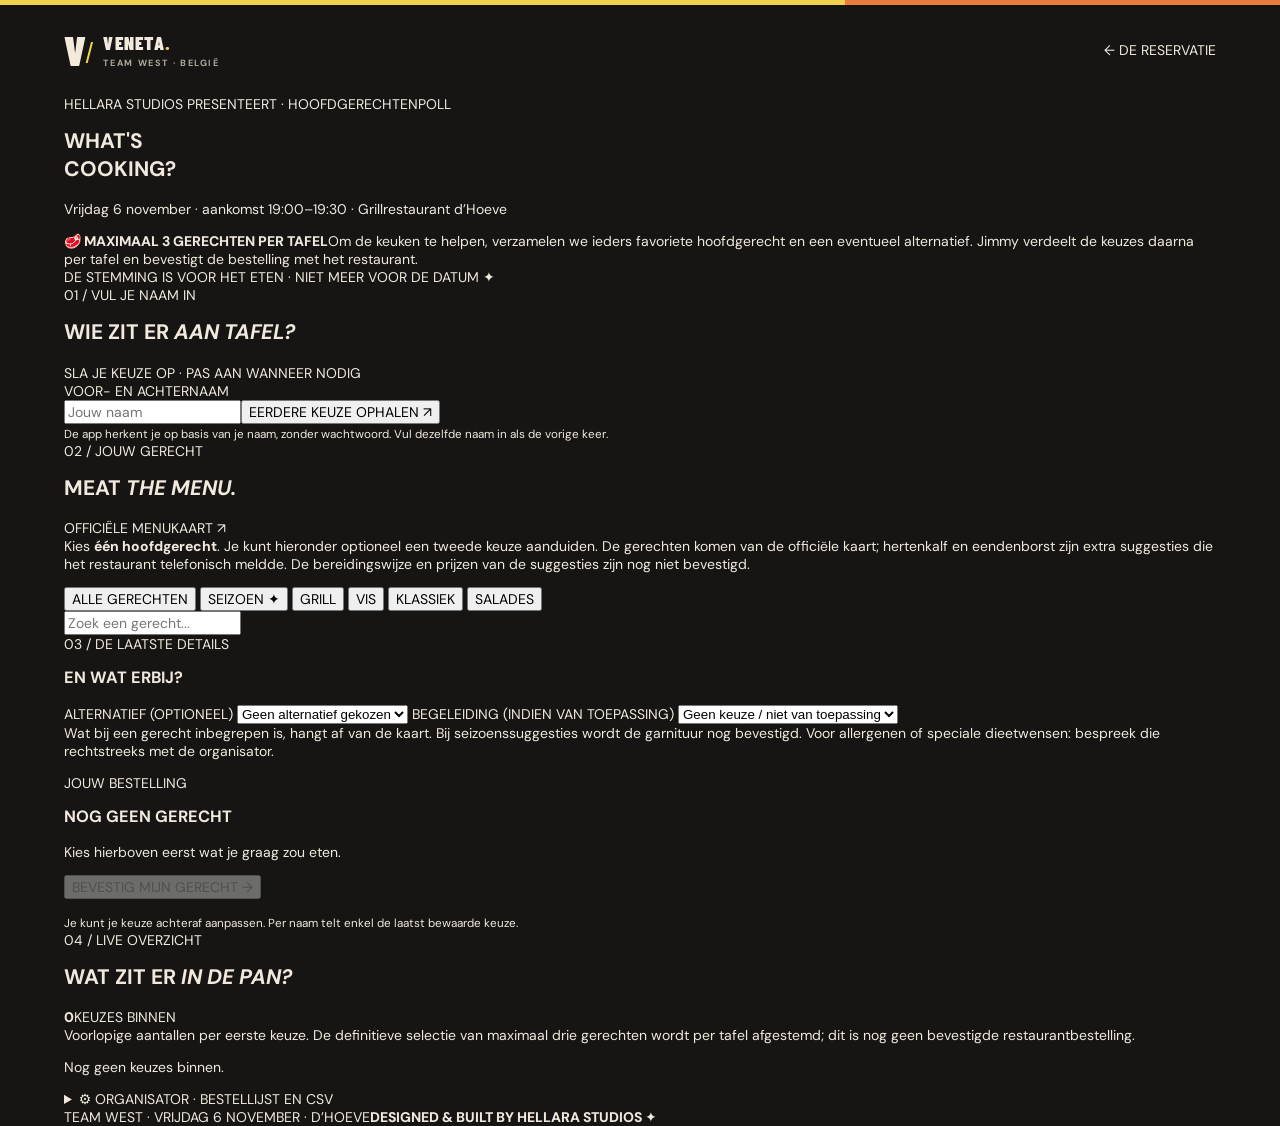
==== menu.html @ 3cdb33ff "Add Team West meal choice page with complete menu and organizer view" ====
<!doctype html>
<html lang="nl-BE">
<head>
  <meta charset="utf-8">
  <meta name="viewport" content="width=device-width,initial-scale=1">
  <meta name="theme-color" content="#161514">
  <meta name="description" content="Team West aan de Grill — kies je hoofdgerecht voor vrijdag 6 november bij d’Hoeve.">
  <title>Wat ligt er op jouw bord? · Team West aan de Grill</title>
  <meta property="og:title" content="Team West aan de Grill — kies jouw gerecht 🥩">
  <meta property="og:description" content="Welke hoofdschotel wil jij vrijdag 6 november bij d’Hoeve? Laat je keuze weten!">
  <link rel="preconnect" href="https://fonts.googleapis.com">
  <link rel="preconnect" href="https://fonts.gstatic.com" crossorigin>
  <link href="https://fonts.googleapis.com/css2?family=Barlow+Condensed:wght@400;600;700;800;900&family=DM+Sans:wght@400;500;600;700;800&display=swap" rel="stylesheet">
  <link rel="stylesheet" href="./styles.css">
  <link rel="stylesheet" href="./menu.css">
  <script src="./menu.js" defer></script>
</head>
<body class="meal-page">
  <div class="top-strip"></div>
  <header class="site-header container meal-header">
    <a class="brand-lockup" href="./index.html" aria-label="Terug naar de reservatie">
      <span class="brand-mark">V<span class="brand-slash">/</span></span>
      <span class="brand-copy"><strong>VENETA<span class="dot">.</span></strong><small>TEAM WEST · BELGIË</small></span>
    </a>
    <a href="./index.html" class="meal-back">← DE RESERVATIE</a>
  </header>
  <main>
    <section class="meal-hero">
      <div class="container meal-hero-inside">
        <p class="meal-kicker">HELLARA STUDIOS PRESENTEERT · HOOFDGERECHTENPOLL</p>
        <h1>WHAT'S<br><span>COOKING<span class="meal-point">?</span></span></h1>
        <p class="meal-sub">Vrijdag 6 november · aankomst 19:00–19:30 · Grillrestaurant d’Hoeve</p>
        <div class="meal-alert"><strong>🥩 MAXIMAAL 3 GERECHTEN PER TAFEL</strong><span>Om de keuken te helpen, verzamelen we ieders favoriete hoofdgerecht en een eventueel alternatief. Jimmy verdeelt de keuzes daarna per tafel en bevestigt de bestelling met het restaurant.</span></div>
        <div class="meal-hero-tail">DE STEMMING IS VOOR HET ETEN · NIET MEER VOOR DE DATUM ✦</div>
      </div>
    </section>
    <section class="container meal-wrap" id="bestellen">
      <div class="meal-section-heading"><div><p class="meal-overline">01 / VUL JE NAAM IN</p><h2>WIE ZIT ER <em>AAN TAFEL?</em></h2></div><span class="meal-tiny">SLA JE KEUZE OP · PAS AAN WANNEER NODIG</span></div>
      <div class="meal-name-box">
        <label for="meal-name">VOOR- EN ACHTERNAAM</label>
        <div class="meal-name-row"><input id="meal-name" maxlength="60" autocomplete="name" placeholder="Jouw naam" aria-describedby="meal-name-help"><button type="button" id="meal-load">EERDERE KEUZE OPHALEN ↗</button></div>
        <small id="meal-name-help">De app herkent je op basis van je naam, zonder wachtwoord. Vul dezelfde naam in als de vorige keer.</small>
      </div>
      <div class="meal-section-heading meal-gap"><div><p class="meal-overline">02 / JOUW GERECHT</p><h2>MEAT <em>THE MENU.</em></h2></div><a target="_blank" rel="noopener noreferrer" href="https://grill-dhoeve.be/a-la-carte/" class="meal-menu-link">OFFICIËLE MENUKAART ↗</a></div>
      <p class="meal-intro">Kies <strong>één hoofdgerecht</strong>. Je kunt hieronder optioneel een tweede keuze aanduiden. De gerechten komen van de officiële kaart; hertenkalf en eendenborst zijn extra suggesties die het restaurant telefonisch meldde. De bereidingswijze en prijzen van de suggesties zijn nog niet bevestigd.</p>
      <div class="meal-filter-row">
        <div class="meal-tabs" id="meal-tabs" role="group" aria-label="Filter gerechten">
          <button type="button" data-category="all" class="active">ALLE GERECHTEN</button>
          <button type="button" data-category="suggestie">SEIZOEN ✦</button>
          <button type="button" data-category="grill">GRILL</button>
          <button type="button" data-category="vis">VIS</button>
          <button type="button" data-category="klassiek">KLASSIEK</button>
          <button type="button" data-category="salade">SALADES</button>
        </div>
        <input id="meal-search" type="search" placeholder="Zoek een gerecht..." aria-label="Gerechten zoeken">
      </div>
      <div class="meal-cards" id="meal-cards" role="radiogroup" aria-label="Kies je favoriete hoofdgerecht"></div>
      <div class="meal-choice-layout">
        <div class="meal-choice-box">
          <p class="meal-overline">03 / DE LAATSTE DETAILS</p>
          <h3>EN WAT ERBIJ?</h3>
          <label for="meal-alternative">ALTERNATIEF (OPTIONEEL)</label>
          <select id="meal-alternative"><option value="">Geen alternatief gekozen</option></select>
          <label for="meal-side">BEGELEIDING (INDIEN VAN TOEPASSING)</label>
          <select id="meal-side"><option value="">Geen keuze / niet van toepassing</option><option value="frietjes">Frietjes</option><option value="aardappel">Aardappel in de pel</option><option value="brood">Brood</option><option value="geen_voorkeur">Geen voorkeur</option></select>
          <p class="meal-helper">Wat bij een gerecht inbegrepen is, hangt af van de kaart. Bij seizoenssuggesties wordt de garnituur nog bevestigd. Voor allergenen of speciale dieetwensen: bespreek die rechtstreeks met de organisator.</p>
        </div>
        <div class="meal-save-box">
          <p class="meal-overline">JOUW BESTELLING</p>
          <h3 id="meal-selected-title">NOG GEEN GERECHT</h3>
          <p id="meal-selected-description">Kies hierboven eerst wat je graag zou eten.</p>
          <button id="meal-save" type="button" class="meal-save" disabled>BEVESTIG MIJN GERECHT <span>→</span></button>
          <p role="status" aria-live="polite" id="meal-message"></p>
          <small>Je kunt je keuze achteraf aanpassen. Per naam telt enkel de laatst bewaarde keuze.</small>
        </div>
      </div>
    </section>
    <section class="meal-stats-section">
      <div class="container">
        <div class="meal-section-heading"><div><p class="meal-overline">04 / LIVE OVERZICHT</p><h2>WAT ZIT ER <em>IN DE PAN?</em></h2></div><div class="meal-vote-badge"><strong id="meal-total">0</strong><span>KEUZES BINNEN</span></div></div>
        <p class="meal-intro">Voorlopige aantallen per eerste keuze. De definitieve selectie van maximaal drie gerechten wordt per tafel afgestemd; dit is nog geen bevestigde restaurantbestelling.</p>
        <div id="meal-stats" class="meal-stats"><p>Nog geen keuzes binnen.</p></div>
      </div>
    </section>
    <section class="container meal-admin-area">
      <details id="meal-admin-details">
        <summary>⚙ ORGANISATOR · BESTELLIJST EN CSV</summary>
        <div class="meal-admin-inside">
          <p>Alleen voor de organisator. Vul je persoonlijke beheercode in om alle namen, hoofdgerechten, alternatieven en bijgerechten te bekijken of te downloaden.</p>
          <div class="meal-name-row"><input type="password" id="meal-admin-code" placeholder="Beheercode" autocomplete="off"><button type="button" id="meal-admin-open">TOON BESTELLIJST</button></div>
          <p id="meal-admin-status" role="status"></p>
          <div id="meal-admin-results" hidden><div class="meal-admin-actions"><button type="button" id="meal-download">↓ DOWNLOAD CSV VOOR RESTAURANT</button><span id="meal-admin-count"></span></div><div id="meal-admin-table-wrap" class="meal-admin-table-wrap"></div></div>
        </div>
      </details>
    </section>
  </main>
  <footer class="meal-footer"><div class="container meal-footer-content"><span>TEAM WEST · VRIJDAG 6 NOVEMBER · D’HOEVE</span><strong>DESIGNED &amp; BUILT BY HELLARA STUDIOS ✦</strong></div></footer>
</body>
</html>
---- styles.css ----
:root{--bg:#161514;--bg2:#1c1a18;--panel:#24211e;--panel-alt:#2b2723;--stroke:#413a32;--fire:#e87b3d;--fire2:#f7ab55;--cream:#f4eadb;--text:#f1e9de;--muted:#b8a99a;--soft:#958b80;--yellow:#f0d44c;--green:#c5cb8e;--font-display:'Barlow Condensed',Impact,'Arial Narrow',sans-serif;--font-body:'DM Sans',system-ui,-apple-system,sans-serif;--font-elegant:'Playfair Display',Georgia,serif}*{box-sizing:border-box}html{scroll-behavior:smooth}body{margin:0;background:var(--bg);color:var(--text);font-family:var(--font-body);font-size:14px;-webkit-font-smoothing:antialiased}button,input,textarea{font:inherit}button,a{-webkit-tap-highlight-color:transparent}button{cursor:pointer}a{color:inherit;text-decoration:none}button:focus-visible,a:focus-visible,input:focus-visible,textarea:focus-visible{outline:2px solid var(--yellow);outline-offset:3px}h1,h2,h3,p{margin-top:0}strong,b{font-weight:800}.container{width:min(1152px,calc(100% - 64px));margin-inline:auto}.top-strip{height:5px;background:linear-gradient(90deg,var(--yellow) 0 28%,#f1d24f 28% 66%,var(--fire) 66%)}.site-header{height:90px;display:flex;align-items:center;justify-content:space-between;gap:30px;position:relative;z-index:4}.brand-lockup{display:flex;align-items:center;gap:12px}.brand-mark{font-family:var(--font-display);font-size:42px;font-weight:900;line-height:.85;letter-spacing:-.09em;color:var(--cream)}.brand-slash{color:var(--yellow);font-size:29px;font-weight:400;position:relative;top:-3px;margin-left:3px}.brand-copy{display:flex;flex-direction:column;gap:3px}.brand-copy strong{font:900 19px var(--font-display);letter-spacing:.065em}.brand-copy .dot{color:var(--yellow)}.brand-copy small{font:700 9px var(--font-body);letter-spacing:.18em;color:#b2a89d}.header-actions{display:flex;align-items:center;gap:22px}.nav-link{font-size:11px;color:#dfd5ca;font-weight:700;transition:color .2s}.nav-link:hover{color:var(--fire2)}.live-pill{display:flex;align-items:center;gap:8px;color:#d4cabc;font-size:10px;letter-spacing:.13em;font-weight:800;white-space:nowrap}.live-dot{width:7px;height:7px;background:#d7a552;border-radius:50%;box-shadow:0 0 0 4px #d6ab4626;display:inline-block;flex:none}.online .live-dot{background:#c6d48e;box-shadow:0 0 0 4px #c6d48e21;animation:pulse 2.1s infinite}@keyframes pulse{50%{box-shadow:0 0 0 7px transparent}}.profile-button{display:flex;align-items:center;gap:9px;border:1px solid #49413a;background:#28241f;color:var(--cream);border-radius:4px;padding:10px 13px;font-size:11px;font-weight:800;max-width:190px;overflow:hidden}.profile-button span:last-child{overflow:hidden;text-overflow:ellipsis;white-space:nowrap}.user-dot{font-size:15px;line-height:1}
.hero{min-height:605px;position:relative;isolation:isolate;display:flex;align-items:center;overflow:hidden;background:radial-gradient(ellipse at 81% 65%,#833e1f88,transparent 45%),linear-gradient(95deg,#171411 0%,#1f1812 55%,#2b1a13 100%)}.hero-photo{position:absolute;inset:0 0 0 38%;z-index:-2;background-image:linear-gradient(90deg,#171411 0%,#17141177 34%,#17141120 100%),linear-gradient(0deg,#17141199,transparent 35%),url('https://images.unsplash.com/photo-1558030006-450675393462?w=1700&q=85&fit=crop&auto=format');background-repeat:no-repeat;background-size:cover;background-position:58% 54%;filter:saturate(.93) contrast(1.06)}.hero-glow{position:absolute;z-index:-1;inset:0;background:radial-gradient(circle at 80% 73%,#d45c1935,transparent 34%),linear-gradient(90deg,#171411 0%,#171411a1 30%,transparent 85%);pointer-events:none}.hero-bottom-gradient{position:absolute;inset:auto 0 0;height:75px;z-index:-1;background:linear-gradient(transparent,var(--bg))}.smoke{position:absolute;z-index:-1;border-radius:50%;filter:blur(32px);width:270px;height:480px;background:radial-gradient(ellipse at center,#d0c3ac19,transparent 70%);transform-origin:center bottom;pointer-events:none;animation:smoke 12s linear infinite}.smoke-a{left:60%;top:6%}.smoke-b{left:80%;top:0;animation-delay:-6s}@keyframes smoke{0%{transform:translateY(70px) translateX(-20px) rotate(8deg);opacity:.1}50%{opacity:.65}100%{transform:translateY(-160px) translateX(80px) rotate(-12deg);opacity:0}}.hero-grid{position:relative;display:flex;align-items:center;justify-content:space-between;gap:50px;padding:34px 0 58px}.hero-content{max-width:690px}.eyebrow,.overline,.small-label,.panel-label,.subtle-label{font-size:10px;font-weight:800;letter-spacing:.18em}.eyebrow{color:#edc78a;display:flex;align-items:center;gap:11px;margin-bottom:25px}.eyebrow-rule{height:2px;width:26px;background:var(--fire)}.eyebrow-star{color:var(--fire)}.hero h1{font-family:var(--font-display);font-size:clamp(86px,10.5vw,149px);line-height:.775;letter-spacing:-.018em;font-weight:900;margin:0 0 32px;white-space:nowrap;text-transform:uppercase}.hero h1 em{font-style:normal;color:#ffecce}.hero h1>span{color:var(--fire2)}.hero-period{color:var(--yellow)}.hero-lead{max-width:420px;font-size:15px;line-height:1.85;color:#dfd2c1;font-weight:400;margin-bottom:27px}.hero-lead strong{color:white}.hero-cta-row{display:flex;align-items:center;gap:24px;flex-wrap:wrap}.btn{border:0;border-radius:3px;min-height:51px;padding:0 24px;font-size:12px;font-weight:900;letter-spacing:.095em;display:inline-flex;gap:27px;align-items:center;justify-content:space-between;transition:transform .2s,filter .2s,background .2s;text-align:left}.btn:hover:not(:disabled){transform:translateY(-2px);filter:brightness(1.09)}.btn:disabled{opacity:.45;cursor:not-allowed}.btn-fire,.btn-primary{background:var(--fire);color:#160f0a}.btn span{font-size:22px;font-weight:400;line-height:1}.secondary-arrow{font-size:10px;letter-spacing:.12em;font-weight:900;color:#eee3d5;display:flex;gap:11px;align-items:center}.secondary-arrow span{color:var(--fire2);font-size:18px}.hero-meta{margin-top:52px;display:flex;gap:15px;align-items:center;font-size:10px;letter-spacing:.12em;font-weight:800;color:#d2bbad}.meta-icon{font-size:18px;color:var(--fire)}.studio-eyebrow{color:#f2b682;font-size:9px;letter-spacing:.14em}.meta-divider{height:14px;width:1px;background:#8c7568}.hero-sticker{align-self:center;margin-top:110px;flex:0 0 184px;height:210px;border:1px solid #dbb57b8a;background:#24160cc9;transform:rotate(5deg);padding:20px 17px;display:flex;flex-direction:column;align-items:center;justify-content:space-between;box-shadow:0 15px 44px #0008;backdrop-filter:blur(8px);position:relative}.hero-sticker:before{content:'';position:absolute;inset:5px;border:1px solid #a88e633c;pointer-events:none}.sticker-top,.sticker-sub,.sticker-bottom{font-size:9px;font-weight:800;letter-spacing:.19em}.sticker-top{color:var(--fire2)}.sticker-rule{height:1px;width:100%;background:#a7774b77}.sticker-main{font:italic 700 35px var(--font-elegant);letter-spacing:-.04em;color:var(--cream)}.small-flame{font-size:16px;color:var(--fire2);position:relative;top:-17px}.sticker-sub{font-size:9px}.sticker-bottom{text-align:center;line-height:1.5;color:#d1bda7;font-size:8px}.intro-strip{border-top:1px solid #554032;border-bottom:1px solid #4e392b;background:linear-gradient(90deg,#36251b,#4b2b1a,#36251b)}.intro-content{display:flex;align-items:center;justify-content:center;gap:42px;min-height:64px}.intro-content p{font-family:var(--font-display);font-weight:600;letter-spacing:.095em;font-size:21px;margin:0;text-align:center}.intro-content p strong{color:var(--fire2)}.intro-icon{font-size:19px;color:var(--fire2)}
.main-section{padding:95px 0 103px;scroll-margin-top:20px}.section-intro{display:flex;align-items:end;justify-content:space-between;gap:30px;margin-bottom:34px}.overline{color:var(--fire2);display:flex;align-items:center;gap:14px;margin:0 0 17px}.overline-rule{display:inline-block;height:1px;width:37px;background:#8b583b}.section-intro h2,.attendees-header h2,.venue-section h2{font-family:var(--font-display);font-size:clamp(48px,6.2vw,76px);letter-spacing:-.015em;line-height:.98;margin:0 0 13px;font-weight:800}.section-intro h2 em,.attendees-header h2 em,.venue-section h2 em{font-style:normal;color:var(--fire2)}.section-subtitle{line-height:1.8;color:var(--muted);font-size:13px;max-width:570px;margin:0}.vote-tag{border:1px solid var(--stroke);padding:12px 16px;min-width:134px;text-align:center}.vote-tag span{display:block;font:800 21px var(--font-display);letter-spacing:.07em}.vote-tag small{display:block;font-size:8px;letter-spacing:.16em;font-weight:800;color:var(--muted)}.vote-layout{display:grid;grid-template-columns:minmax(0,1.65fr) minmax(300px,.95fr);gap:22px}.panel{background:var(--panel);border:1px solid var(--stroke);border-radius:4px}.vote-panel{padding:33px}.panel-topline,.fact-top,.board-header,.attendees-title-row,.leader-header{display:flex;justify-content:space-between;align-items:center;gap:12px}.panel-label{color:#e9bd87}.mini-fire{color:var(--fire);font-size:17px;vertical-align:middle}.subtle-label{font-size:9px;color:var(--soft);text-align:right}.vote-panel-intro{margin:29px 0 22px}.vote-panel-intro h3{font:800 27px var(--font-display);letter-spacing:.015em;margin-bottom:7px}.vote-panel-intro p{font-size:12px;color:var(--muted);line-height:1.7;margin-bottom:0}.date-options{display:flex;flex-direction:column;gap:11px}.date-option{display:flex;align-items:center;min-height:99px;padding:16px 17px;border:1px solid #4f463e;background:#2b2722;border-radius:3px;width:100%;color:var(--cream);text-align:left;transition:border .2s,background .2s,transform .2s}.date-option:hover{background:#332b23;border-color:#af744d}.date-option.selected{border-color:var(--fire);background:linear-gradient(95deg,#513223a6,#302820)}.date-option:disabled{opacity:.48;cursor:not-allowed}.date-calendar{display:flex;align-items:center;justify-content:center;flex-direction:column;border-right:1px solid #55473c;padding-right:18px;min-width:69px}.date-calendar .day{font:900 34px var(--font-display);line-height:1}.date-calendar .month{font:800 10px var(--font-body);color:var(--fire2);letter-spacing:.12em}.date-text{flex:1;padding-left:19px;min-width:0}.date-text b{display:block;font:800 23px var(--font-display);margin-bottom:5px}.date-text small{font-size:11px;color:#b6a89b}.date-rank{display:flex;align-items:center;justify-content:center;height:36px;width:36px;flex:none;background:#3a332c;border:1px solid #5a5045;border-radius:50%;font:800 15px var(--font-display);color:#948a7f}.date-option.selected .date-rank{background:var(--fire);color:#21140c;border-color:var(--fire)}.vote-progress{padding:24px 0}.vote-progress-copy{display:flex;justify-content:space-between;font-size:11px;color:#c7b7a8;font-weight:700;margin-bottom:12px}.text-button{background:none;border:none;color:#e7a979;font-size:11px;padding:0}.steps{display:grid;grid-template-columns:repeat(3,1fr);gap:6px}.step{height:4px;background:#4e443b;border-radius:4px;transition:background .2s}.step.active{background:var(--fire)}.btn-full{width:100%;min-height:55px}.vote-disclaimer{margin:17px 0 0;text-align:center;color:#aaa094;font-size:10px;line-height:1.7}.status-message{font-size:12px;line-height:1.7;min-height:0}.status-message:not(:empty){margin-top:12px;padding:9px 12px;border-left:2px solid var(--fire);background:#d6833930;color:#f1d1ab}.status-message.success:not(:empty){border-color:#b8ca86;background:#b8ca861b;color:#d7e8bd}.info-column{display:flex;flex-direction:column;gap:18px}.fact-card{padding:28px 29px 25px;background:#f3e6d0;color:#31241d;border-radius:4px}.fact-top .small-label{color:#775d4f}.fact-icon{font-size:22px;color:#b96a3b}.fact-card h3{font:900 42px/.98 var(--font-display);margin:25px 0 29px}.fact-card h3 span{color:#bd6c3b}.point-rule{display:flex;gap:14px;align-items:center;padding:12px 0;border-top:1px solid #d5c6b0}.point-pill{height:34px;width:34px;display:flex;align-items:center;justify-content:center;border-radius:50%;font:800 20px var(--font-display);background:#b96b40;color:#fff}.point-pill.second{background:#7d7568}.point-pill.third{background:#aa9986}.point-rule b{display:block;font-size:12px}.point-rule small{display:block;color:#9b7763;font-size:9px;letter-spacing:.15em;font-weight:800;margin-top:4px}.fact-card>p{border-top:1px solid #d5c6b0;margin:0;padding-top:19px;line-height:1.8;font-size:11px;color:#7a6453}.jimmy-note{flex:1;border:1px dashed #71513b;padding:26px 28px;background:radial-gradient(circle at right bottom,#5a2e1945,transparent 70%)}.quote-icon{font:900 43px var(--font-elegant);color:var(--fire);line-height:1}.jimmy-note p{font:italic 16px/1.75 var(--font-elegant);color:#dbc6b2;margin:7px 0 10px}.jimmy-note p strong{color:#fff0cf}.signature{font-size:11px;font-weight:800;color:var(--fire2);letter-spacing:.07em}
.standings-section{background:radial-gradient(ellipse at 80% 0,#53311d29,transparent 52%),#1c1916;border-top:1px solid #362d25;padding:93px 0 110px;scroll-margin-top:20px}.standings-heading{margin-bottom:30px}.standings-live{font-size:10px;letter-spacing:.13em;color:var(--green);font-weight:800;display:flex;align-items:center;gap:10px;margin-bottom:10px}.standings-grid{display:grid;grid-template-columns:.88fr 1.5fr;gap:20px}.leader-panel{min-height:299px;display:flex;flex-direction:column;justify-content:space-between;padding:30px;background:linear-gradient(145deg,#4a2b1d 0%,#30231c 75%);border-color:#7a5139}.leader-header .small-label{color:#ebbd90}.trophy{font-size:20px;color:var(--fire2)}.leader-content{margin:24px 0}.leader-content .winning-small{font:700 10px var(--font-body);letter-spacing:.17em;color:#e6bc93}.leader-content .winning-day{font:900 clamp(43px,5vw,66px)/.94 var(--font-display);margin:9px 0;color:#fff2dc}.leader-content .winning-date{color:#f5ba82;font-size:13px;font-weight:700}.leader-content .winning-score{margin-top:17px;font-size:12px;color:#e7d8ca}.leader-content .winning-score strong{font-size:21px;color:#fff}.leader-content .muted{font:800 26px/1.2 var(--font-display);color:#ebc7a1}.leader-foot{display:flex;justify-content:space-between;gap:12px;border-top:1px solid #75503a;padding-top:17px;color:#ceac93;font-size:10px;line-height:1.5}.leader-foot span:last-child{font-size:22px;color:var(--fire2)}.leaderboard{padding:28px 28px 18px}.board-header{padding-bottom:18px;border-bottom:1px solid var(--stroke)}.board-header h3{font:800 26px var(--font-display);margin:0}.board-header .small-label{color:var(--muted)}.arrow-small{color:var(--fire2)}.board-date{padding:14px 0;border-bottom:1px solid #3b342d}.board-date-top{display:flex;align-items:center;gap:12px;margin-bottom:10px}.board-rank{font:800 19px var(--font-display);color:#958577;width:24px}.board-rank.top{color:var(--fire2)}.board-name{flex:1;min-width:0;font-weight:800;font-size:13px}.board-name small{display:block;color:#a79687;font-size:10px;font-weight:500;margin-top:4px}.board-score{font:900 25px var(--font-display);white-space:nowrap}.board-score small{font:700 9px var(--font-body);letter-spacing:.08em;color:#ad9c8b;margin-left:3px}.bar-track{height:6px;background:#3b342d;overflow:hidden;border-radius:10px;margin-left:36px}.bar-fill{height:100%;width:0;background:#80644c;transition:width .5s ease}.board-date:first-child .bar-fill{background:linear-gradient(90deg,var(--fire),#ffc27f)}.board-foot{font-size:10px;line-height:1.6;color:#a89b8d;margin-top:14px}.attendees-header{display:flex;align-items:end;justify-content:space-between;gap:20px;margin-top:76px;margin-bottom:23px}.attendees-header h2{margin-bottom:0}.attendees-count{display:flex;align-items:center;gap:12px}.attendees-count strong{font:900 56px var(--font-display);color:var(--fire2);line-height:1}.attendees-count span{font-size:9px;font-weight:900;letter-spacing:.13em;color:#b3a393;line-height:1.7}.attendees-panel{padding:24px 28px}.attendees-title-row{margin-bottom:20px}.attendees-title-row .small-label{color:#b8ab9b}.attendees-list{display:flex;flex-wrap:wrap;gap:10px;min-height:55px}.attendee{display:inline-flex;align-items:center;gap:9px;border:1px solid #514539;background:#332b25;border-radius:40px;padding:11px 15px;font-size:11px;font-weight:800;line-height:1.2}.attendee .check{color:#b4cb8e;font-size:14px}.attendee.pending{background:#272421;border-color:#41392f;color:#a99e93}.attendee.pending .check{color:#82766e}.empty-attendees{color:#aa9b8b;font-size:12px;line-height:1.65}.venue-section{background:#e7d7ba;color:#302018;overflow:hidden}.venue-grid{display:grid;grid-template-columns:1fr .75fr;align-items:center;gap:50px;min-height:365px;padding:65px 0}.light-overline{color:#9d5a34}.venue-section h2{font-size:clamp(46px,5.2vw,68px);margin-bottom:19px}.venue-section h2 em{color:#ad6137}.venue-section p:not(.overline){max-width:510px;font-size:13px;line-height:1.9;color:#6a5548}.venue-details{display:flex;flex-direction:column;gap:9px;margin:18px 0 24px;color:#5c4538;font-size:11px;font-weight:700}.venue-link{display:inline-flex;gap:26px;align-items:center;border-bottom:2px solid #aa5d31;font-size:11px;letter-spacing:.1em;font-weight:900;padding-bottom:8px}.venue-link span{font-size:18px;color:#b6683f}.venue-illustration{display:flex;align-items:center;justify-content:center}.plate-ring{height:280px;width:280px;border:1px solid #a97b5966;border-radius:50%;position:relative;display:flex;flex-direction:column;align-items:center;justify-content:center;transform:rotate(12deg);box-shadow:0 0 0 12px #ceb79946,0 0 0 13px #bb967673}.plate-ring:after{content:'';position:absolute;inset:18px;border:1px dashed #ad805c88;border-radius:50%;pointer-events:none}.plate-ring>span{color:#b36c43;font-size:26px}.plate-ring strong{font:900 63px/.81 var(--font-display);text-align:center;margin:12px 0}.plate-ring small{font:800 9px var(--font-body);letter-spacing:.2em;color:#9a6444}.site-footer{background:#121211;border-top:1px solid #3f362c}.footer-grid{min-height:118px;display:flex;gap:24px;align-items:center;justify-content:space-between}.footer-left{display:flex;align-items:center;gap:14px;font-size:10px;font-weight:900;letter-spacing:.09em;line-height:1.65;color:#d1c5b6}.footer-icon{font-size:29px;color:var(--fire)}.footer-left small{color:#716b63;font-size:8px}.footer-studio{display:flex;align-items:center;gap:11px}.hs-monogram{width:44px;height:44px;border:1px solid #966645;background:#312219;display:flex;align-items:center;justify-content:center;font:900 19px var(--font-display);color:#fff2d8;letter-spacing:-.07em}.hs-monogram span{color:var(--fire);font-size:11px;margin:0 1px}.footer-studio>span:last-child{display:flex;flex-direction:column;gap:5px}.footer-studio strong{font:800 13px var(--font-display);letter-spacing:.1em}.footer-studio small{color:#9f8c7c;letter-spacing:.08em;font-size:8px;font-weight:700}.admin-link{border:0;background:none;color:#8e8175;font-size:9px;font-weight:800;letter-spacing:.09em;padding:7px}.admin-link:hover{color:var(--fire2)}
.modal-backdrop{position:fixed;inset:0;background:#0b0908d9;z-index:50;display:none;align-items:center;justify-content:center;padding:18px;backdrop-filter:blur(8px);overflow:auto}.modal-backdrop.open{display:flex}.modal-card{position:relative;width:min(100%,490px);max-height:calc(100dvh - 36px);overflow:auto;background:#29231d;border:1px solid #8d6242;box-shadow:0 40px 100px #000c;padding:43px 42px 35px;border-radius:4px}.modal-close{position:absolute;right:19px;top:13px;border:0;background:none;color:#d0b5a0;font-size:29px;font-weight:300}.modal-eyebrow{font-size:10px;letter-spacing:.16em;font-weight:900;color:var(--fire2)}.modal-card h2{font:900 52px/.95 var(--font-display);margin:16px 0}.modal-card h2 em{font-style:normal;color:var(--fire2)}.modal-card>p{color:#bcac9c;font-size:12px;line-height:1.75}.modal-card form{margin-top:24px}.modal-card label{display:block;color:#debc9a;font-size:10px;font-weight:900;letter-spacing:.12em;margin:17px 0 10px}.modal-card input:not([type=checkbox]),.modal-card textarea{display:block;width:100%;padding:14px 16px;background:#181715;border:1px solid #66503e;border-radius:2px;color:#f6eadc;outline:none;font-size:13px}.modal-card input:focus,.modal-card textarea:focus{border-color:var(--fire)}.modal-card input:not([type=checkbox]){min-height:50px}.modal-card form>.btn{margin-top:15px}.modal-fineprint{font-size:10px!important;color:#968879!important;margin-top:17px}.admin-modal-card{width:min(100%,570px)}.admin-form-grid{display:grid;grid-template-columns:repeat(3,1fr);gap:11px}.admin-form-grid input{padding:12px 7px!important;font-size:12px!important}.modal-card textarea{resize:vertical}.check-row{display:flex!important;align-items:center;gap:11px;font-size:12px!important;letter-spacing:normal!important;color:#e7dbca!important}.check-row input{accent-color:var(--fire);height:17px;width:17px}.admin-caution{font-size:11px;color:#c8ab90;line-height:1.6;margin-top:20px}.outline-button{width:100%;padding:15px;background:transparent;border:1px solid #78604b;color:#dac4ae;font-size:11px;font-weight:800;margin-top:13px;letter-spacing:.04em}.toast{position:fixed;z-index:100;bottom:24px;left:50%;transform:translate(-50%,20px);opacity:0;pointer-events:none;transition:transform .25s,opacity .25s;max-width:min(440px,calc(100vw - 36px));padding:14px 20px;background:#eee0cb;color:#332117;border-left:4px solid var(--fire);font-size:12px;font-weight:700;line-height:1.5;box-shadow:0 14px 40px #0008}.toast.show{opacity:1;transform:translate(-50%,0)}
@media(max-width:1020px){.hero-sticker{display:none}.hero-photo{left:20%;opacity:.88}.hero-glow{background:linear-gradient(90deg,#171411 0%,#171411d9 42%,#17141169 100%)}.standings-grid{grid-template-columns:.95fr 1.3fr}.hero{min-height:575px}.hero h1{font-size:clamp(85px,13vw,127px)}}
@media(max-width:760px){.container{width:min(100% - 34px,650px)}.site-header{height:72px}.desktop-only{display:none}.header-actions{gap:14px}.live-pill{font-size:8px}.brand-mark{font-size:36px}.brand-copy strong{font-size:16px}.brand-copy small{font-size:8px}.profile-button{padding:9px;font-size:10px}.hero{min-height:590px}.hero-photo{inset:0 0 0 5%;opacity:.52;background-position:61% 50%}.hero-glow{background:linear-gradient(90deg,#171411ef,#1714119f 75%),linear-gradient(0deg,#171411d0,transparent 40%)}.hero-grid{padding:76px 0 62px}.hero h1{font-size:clamp(81px,15vw,117px);margin-bottom:24px}.hero-lead{font-size:14px;max-width:360px}.hero-meta{margin-top:50px;font-size:9px;flex-wrap:wrap}.intro-content{gap:15px;min-height:56px}.intro-content p{font-size:15px}.intro-icon{font-size:13px}.main-section,.standings-section{padding:65px 0}.vote-tag{display:none}.section-intro h2,.attendees-header h2{font-size:55px}.vote-layout,.standings-grid{grid-template-columns:1fr}.vote-panel{padding:22px}.leader-panel{min-height:242px}.leader-content{margin:18px 0}.leader-content .winning-day{font-size:58px}.attendees-header{margin-top:57px}.venue-grid{grid-template-columns:1fr;gap:0;padding:54px 0}.venue-section h2{font-size:clamp(34px,9vw,43px)}.venue-illustration{display:none}.footer-grid{padding:25px 0;min-height:0;display:grid;grid-template-columns:1fr auto;gap:23px}.footer-studio{grid-row:2;grid-column:1/-1}.admin-link{grid-column:2;grid-row:1}.footer-left{font-size:9px}.modal-card{padding:35px 24px 25px}.modal-card h2{font-size:48px}}
@media(max-width:390px){.container{width:calc(100% - 28px)}.brand-copy small{letter-spacing:.06em}.header-actions{gap:7px}.live-pill{letter-spacing:0;font-size:7px}.profile-button{max-width:115px}.hero h1{font-size:78px}.hero-meta{gap:8px}.intro-content p{font-size:13px}.date-option{padding:11px}.date-calendar{min-width:60px;padding-right:13px}.date-text{padding-left:12px}.date-text b{font-size:20px}.date-rank{height:33px;width:33px}.attendees-count strong{font-size:44px}.attendees-count span{font-size:8px}.admin-form-grid{grid-template-columns:1fr}.admin-form-grid input{padding:12px!important}}
@media(prefers-reduced-motion:reduce){*,*:before,*:after{animation:none!important;scroll-behavior:auto!important;transition:none!important}}


/* HELLARA STUDIOS — RESERVATION CONFIRMED · 06 NOVEMBER 2026 */
.event-confirmed #stemmen,
.event-confirmed #tussenstand,
.event-confirmed #header-profile,
.event-confirmed #connection-pill{display:none}
.event-confirmed .hero{min-height:695px}
.event-confirmed .hero-grid{padding-top:74px;padding-bottom:66px}
.event-confirmed .hero-lead{max-width:510px}
.event-confirmed .hero-meta{margin-top:32px}
.booking-preview{
  width:min(100%,505px);margin:27px 0 29px;padding:19px 23px 21px;
  border:1px solid #d997537a;background:linear-gradient(120deg,#2e241ddd,#261c18ba);
  box-shadow:0 18px 55px #0005;backdrop-filter:blur(9px);
  position:relative;overflow:hidden
}
.booking-preview:before{content:'';position:absolute;inset:0 auto 0 0;width:4px;background:linear-gradient(var(--yellow),var(--fire))}
.booking-check{font-size:10px;letter-spacing:.17em;font-weight:900;color:#efc182}
.booking-preview-content{display:flex;align-items:flex-end;justify-content:space-between;gap:20px;margin-top:15px}
.booking-preview-content>strong{font:900 clamp(32px,4.6vw,47px)/.9 var(--font-display);letter-spacing:.04em;color:var(--cream)}
.booking-preview-content>strong small{font:700 13px var(--font-body);color:var(--muted)}
.booking-preview-content>span{font:900 21px var(--font-display);letter-spacing:.015em;color:var(--fire2);text-align:right}
.booking-preview-content>span small{display:block;font:800 10px var(--font-body);letter-spacing:.15em;color:var(--muted);margin-top:7px}
.confirmation-section{position:relative;padding:88px 0 92px;background:linear-gradient(180deg,#1b1916,#151413)}
.confirmation-heading{max-width:900px;margin-bottom:38px}
.confirmation-heading .overline{color:var(--fire2)}
.confirmation-heading h2{font:900 clamp(50px,7vw,94px)/.94 var(--font-display);letter-spacing:-.012em;color:var(--cream);margin:23px 0}
.confirmation-heading h2 em{font-style:normal;color:var(--fire2)}
.confirmation-heading>p:last-child{font-size:15px;line-height:1.8;color:#d3c2af;max-width:620px}
.confirmation-heading>p:last-child strong{color:var(--cream)}
.confirmation-grid{display:grid;grid-template-columns:minmax(0,1fr) minmax(0,1.25fr);gap:19px}
.confirmation-date,.confirmation-countdown{padding:34px 37px;border:1px solid #594538;min-width:0}
.confirmation-date{background:radial-gradient(ellipse at 75% 15%,#8f4c2c55,transparent 50%),linear-gradient(145deg,#34261f,#1e1b18)}
.confirmation-countdown{background:radial-gradient(ellipse at 87% 80%,#77402935,transparent 54%),#23201d}
.confirmation-overline{font-size:10px;font-weight:900;letter-spacing:.14em;color:#efba7a}
.confirmation-dot{display:inline-block;width:8px;height:8px;border-radius:50%;background:#b6d99b;margin-right:7px;box-shadow:0 0 12px #b6d99b77}
.confirmation-date-body{display:flex;align-items:center;gap:18px;margin:18px 0 23px}
.confirmation-day{font:900 clamp(100px,14vw,170px)/.83 var(--font-display);letter-spacing:-.06em;color:#f3dcc0}
.confirmation-month{display:flex;flex-direction:column;gap:8px}
.confirmation-month strong{font:900 clamp(25px,3vw,41px)/.9 var(--font-display);color:#f3a85a;letter-spacing:.03em}
.confirmation-month span{font-size:11px;letter-spacing:.13em;font-weight:900;color:#cab19e}
.confirmation-card-rule{height:1px;background:#75553f;margin:16px 0 23px}
.confirmation-time-label{display:block;font-size:10px;font-weight:900;letter-spacing:.17em;color:#a99a8a;margin-bottom:7px}
.confirmation-time{display:block;font:900 clamp(35px,4.5vw,59px)/1 var(--font-display);color:#f5ebdf}
.confirmation-detail{display:block;margin-top:21px;font-size:12px;color:#cbb9a9}
.confirmation-countdown h3{font:900 clamp(29px,3.5vw,48px)/1 var(--font-display);color:#f2e9db;margin:21px 0 23px}
.confirmation-countdown h3 em{font-style:normal;color:#eca060}
.countdown-grid{display:grid;grid-template-columns:repeat(4,minmax(0,1fr));gap:8px}
.countdown-grid>div{background:#161411;border:1px solid #4b392d;padding:20px 8px 16px;text-align:center}
.countdown-grid strong{display:block;font:900 clamp(29px,3.8vw,55px)/1 var(--font-display);font-variant-numeric:tabular-nums;color:#f6e8d6}
.countdown-grid span{display:block;font-size:9px;font-weight:900;color:#bd9e82;letter-spacing:.08em;margin-top:9px}
.confirmation-countdown>p{margin:18px 0 20px;color:#cfc0ae;font-size:12px}
.confirmation-actions{display:flex;align-items:center;flex-wrap:wrap;gap:18px}
.confirmation-text-link{font-size:11px;font-weight:900;letter-spacing:.08em;color:#edb574}
.confirmation-footnote{margin:25px 0 0;font-size:11px;color:#9f9286;line-height:1.8}
.confirmation-footnote strong{color:#c9aa85}
@media(max-width:1020px){.confirmation-date,.confirmation-countdown{padding:25px}.confirmation-date-body{gap:12px}}
@media(max-width:760px){
 .event-confirmed .hero{min-height:730px}
 .event-confirmed .hero-grid{padding:82px 0 50px}
 .event-confirmed .hero h1{font-size:clamp(76px,15vw,115px)}
 .event-confirmed .hero-meta{margin-top:30px}
 .booking-preview{padding:18px 17px 20px;margin:28px 0}
 .booking-preview-content{gap:8px}
 .booking-preview-content>strong{font-size:clamp(29px,9vw,47px)}
 .booking-preview-content>span{font-size:19px}
 .confirmation-section{padding:64px 0 70px}
 .confirmation-heading h2{font-size:clamp(49px,10.7vw,73px)}
 .confirmation-heading>p:last-child{font-size:14px}
 .confirmation-grid{grid-template-columns:1fr;gap:14px}
 .confirmation-date,.confirmation-countdown{padding:25px 24px}
 .confirmation-day{font-size:clamp(118px,33vw,160px)}
 .confirmation-month strong{font-size:clamp(31px,8vw,39px)}
 .confirmation-time{font-size:clamp(40px,12vw,61px)}
 .confirmation-countdown h3{font-size:clamp(36px,9vw,46px)}
 .countdown-grid strong{font-size:clamp(29px,9vw,48px)}
}
@media(max-width:390px){
 .booking-preview-content>span{font-size:17px}
 .confirmation-date,.confirmation-countdown{padding:23px 18px}
 .confirmation-day{font-size:110px}
 .confirmation-month strong{font-size:29px}
 .countdown-grid{gap:5px}
 .countdown-grid>div{padding:18px 5px}
 .countdown-grid strong{font-size:31px}
 .countdown-grid span{font-size:8px;letter-spacing:0}
}

/* Outlook and calendar actions — dinner invitation */
.confirmation-calendar{margin:25px 0 23px;padding:20px 20px 18px;border:1px solid #755239;background:linear-gradient(135deg,#3a291eaa,#211c18);border-left:3px solid #f0a459}
.confirmation-calendar>p{font-size:10px;color:#f1bc81;font-weight:900;letter-spacing:.14em;margin:0 0 16px}
.confirmation-calendar-actions{display:flex;align-items:center;gap:17px;flex-wrap:wrap}
.confirmation-calendar-actions .btn{font-size:12px;padding:15px 18px}
.confirmation-calendar>small{display:block;color:#bda895;line-height:1.65;font-size:11px;margin-top:14px}
@media(max-width:760px){.confirmation-calendar{padding:18px 16px}.confirmation-calendar-actions{gap:12px}.confirmation-calendar-actions .btn{width:100%;justify-content:space-between}}
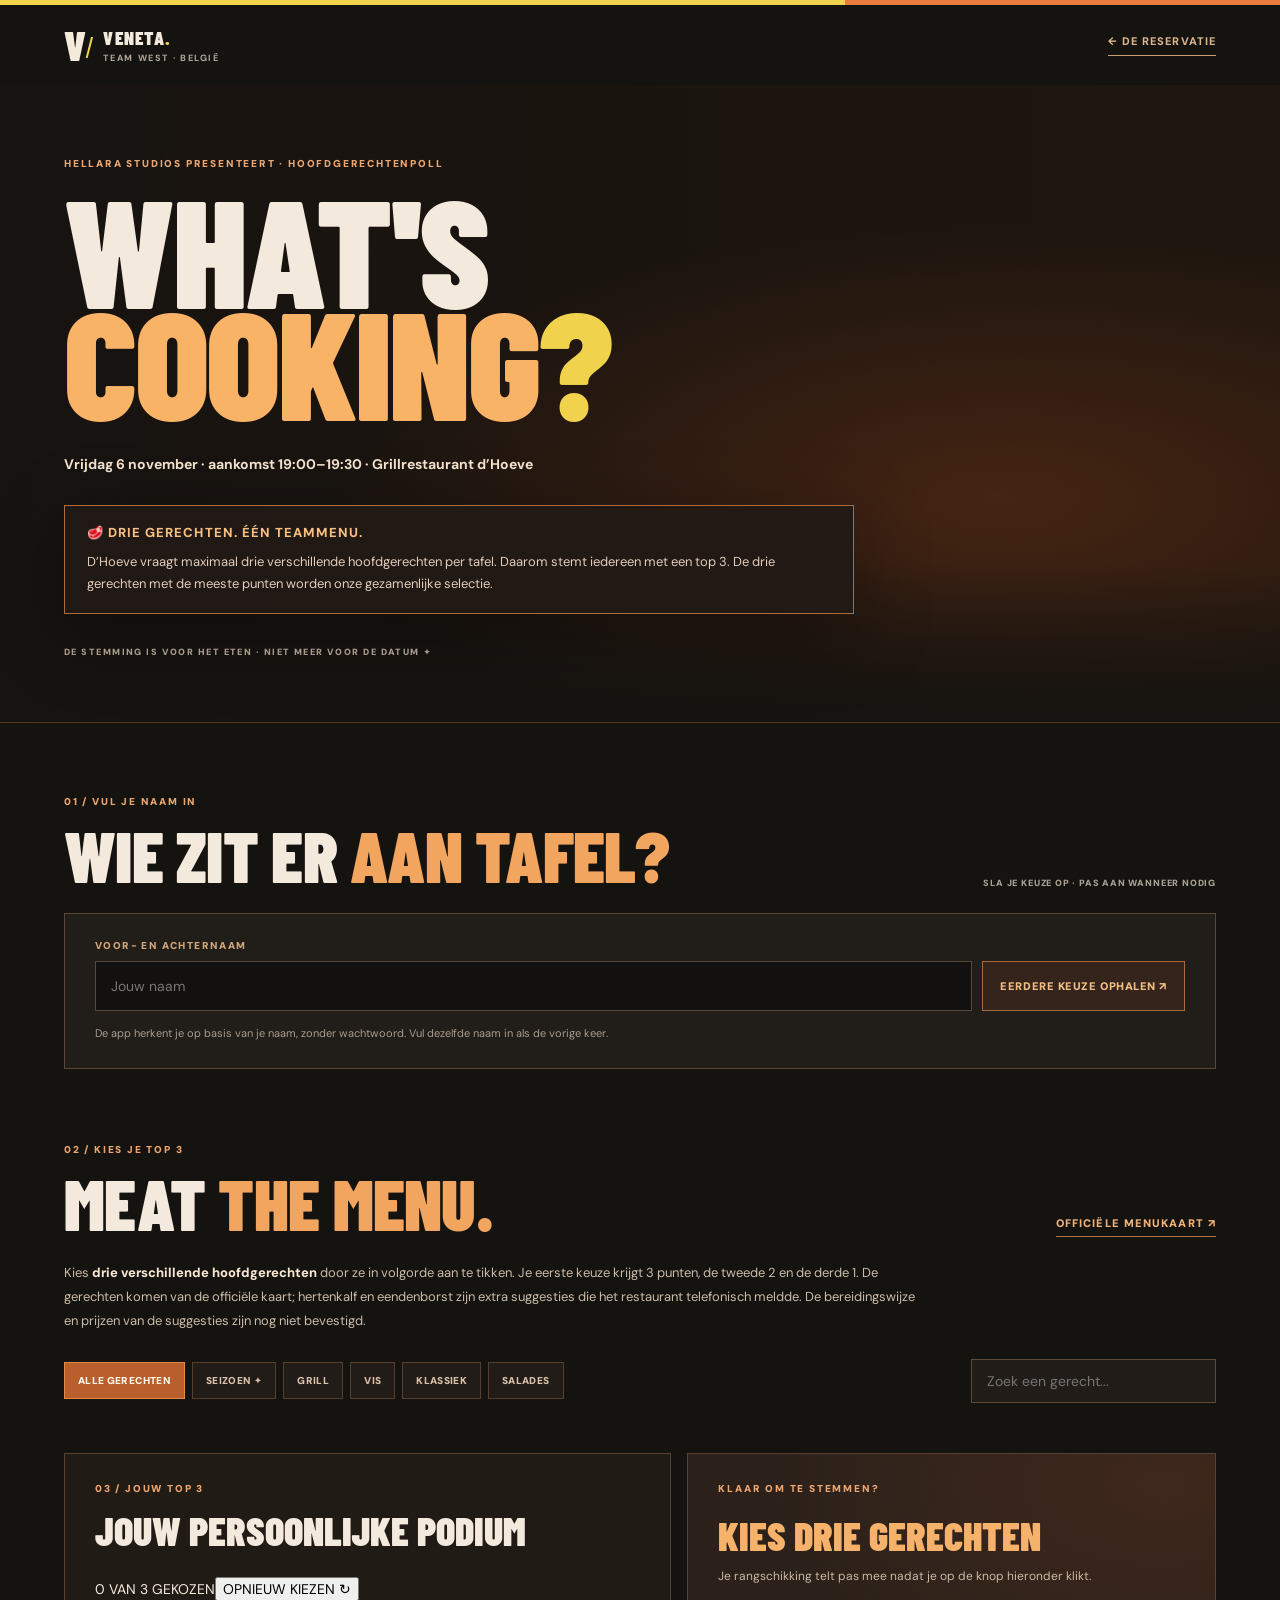
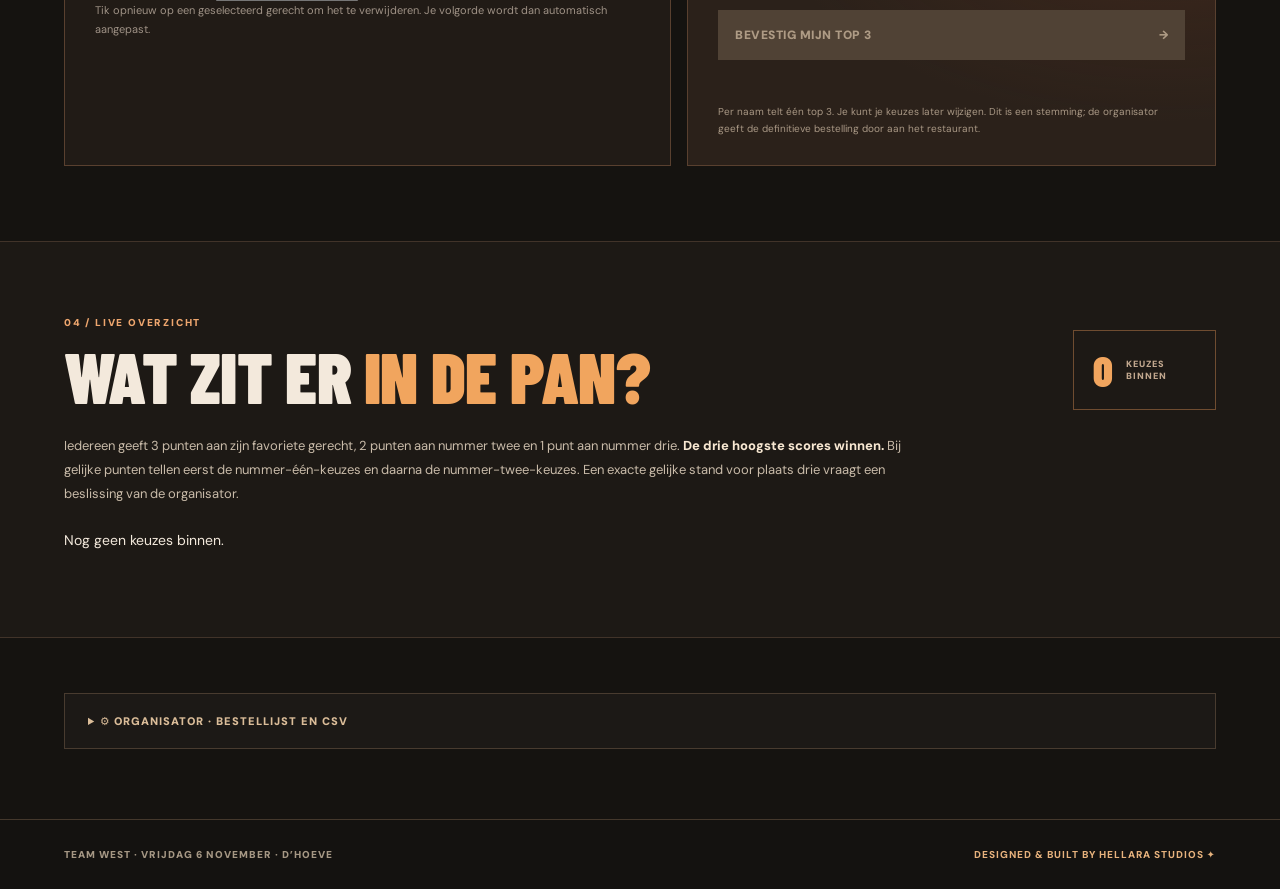
==== commit 536cb017: "Change Team West meal poll UI to ranked top 3 with 3-2-1 scoring" ====
--- a/menu.html
+++ b/menu.html
@@ -4,10 +4,10 @@
   <meta charset="utf-8">
   <meta name="viewport" content="width=device-width,initial-scale=1">
   <meta name="theme-color" content="#161514">
-  <meta name="description" content="Team West aan de Grill — kies je hoofdgerecht voor vrijdag 6 november bij d’Hoeve.">
+  <meta name="description" content="Team West aan de Grill — geef je top 3 van gerechten door voor vrijdag 6 november bij d’Hoeve.">
   <title>Wat ligt er op jouw bord? · Team West aan de Grill</title>
   <meta property="og:title" content="Team West aan de Grill — kies jouw gerecht 🥩">
-  <meta property="og:description" content="Welke hoofdschotel wil jij vrijdag 6 november bij d’Hoeve? Laat je keuze weten!">
+  <meta property="og:description" content="Kies je drie favoriete gerechten. De drie winnaars vormen het menu voor Team West!">
   <link rel="preconnect" href="https://fonts.googleapis.com">
   <link rel="preconnect" href="https://fonts.gstatic.com" crossorigin>
   <link href="https://fonts.googleapis.com/css2?family=Barlow+Condensed:wght@400;600;700;800;900&family=DM+Sans:wght@400;500;600;700;800&display=swap" rel="stylesheet">
@@ -30,7 +30,7 @@
         <p class="meal-kicker">HELLARA STUDIOS PRESENTEERT · HOOFDGERECHTENPOLL</p>
         <h1>WHAT'S<br><span>COOKING<span class="meal-point">?</span></span></h1>
         <p class="meal-sub">Vrijdag 6 november · aankomst 19:00–19:30 · Grillrestaurant d’Hoeve</p>
-        <div class="meal-alert"><strong>🥩 MAXIMAAL 3 GERECHTEN PER TAFEL</strong><span>Om de keuken te helpen, verzamelen we ieders favoriete hoofdgerecht en een eventueel alternatief. Jimmy verdeelt de keuzes daarna per tafel en bevestigt de bestelling met het restaurant.</span></div>
+        <div class="meal-alert"><strong>🥩 DRIE GERECHTEN. ÉÉN TEAMMENU.</strong><span>D’Hoeve vraagt maximaal drie verschillende hoofdgerechten per tafel. Daarom stemt iedereen met een top 3. De drie gerechten met de meeste punten worden onze gezamenlijke selectie.</span></div>
         <div class="meal-hero-tail">DE STEMMING IS VOOR HET ETEN · NIET MEER VOOR DE DATUM ✦</div>
       </div>
     </section>
@@ -41,8 +41,8 @@
         <div class="meal-name-row"><input id="meal-name" maxlength="60" autocomplete="name" placeholder="Jouw naam" aria-describedby="meal-name-help"><button type="button" id="meal-load">EERDERE KEUZE OPHALEN ↗</button></div>
         <small id="meal-name-help">De app herkent je op basis van je naam, zonder wachtwoord. Vul dezelfde naam in als de vorige keer.</small>
       </div>
-      <div class="meal-section-heading meal-gap"><div><p class="meal-overline">02 / JOUW GERECHT</p><h2>MEAT <em>THE MENU.</em></h2></div><a target="_blank" rel="noopener noreferrer" href="https://grill-dhoeve.be/a-la-carte/" class="meal-menu-link">OFFICIËLE MENUKAART ↗</a></div>
-      <p class="meal-intro">Kies <strong>één hoofdgerecht</strong>. Je kunt hieronder optioneel een tweede keuze aanduiden. De gerechten komen van de officiële kaart; hertenkalf en eendenborst zijn extra suggesties die het restaurant telefonisch meldde. De bereidingswijze en prijzen van de suggesties zijn nog niet bevestigd.</p>
+      <div class="meal-section-heading meal-gap"><div><p class="meal-overline">02 / KIES JE TOP 3</p><h2>MEAT <em>THE MENU.</em></h2></div><a target="_blank" rel="noopener noreferrer" href="https://grill-dhoeve.be/a-la-carte/" class="meal-menu-link">OFFICIËLE MENUKAART ↗</a></div>
+      <p class="meal-intro">Kies <strong>drie verschillende hoofdgerechten</strong> door ze in volgorde aan te tikken. Je eerste keuze krijgt 3 punten, de tweede 2 en de derde 1. De gerechten komen van de officiële kaart; hertenkalf en eendenborst zijn extra suggesties die het restaurant telefonisch meldde. De bereidingswijze en prijzen van de suggesties zijn nog niet bevestigd.</p>
       <div class="meal-filter-row">
         <div class="meal-tabs" id="meal-tabs" role="group" aria-label="Filter gerechten">
           <button type="button" data-category="all" class="active">ALLE GERECHTEN</button>
@@ -54,42 +54,41 @@
         </div>
         <input id="meal-search" type="search" placeholder="Zoek een gerecht..." aria-label="Gerechten zoeken">
       </div>
-      <div class="meal-cards" id="meal-cards" role="radiogroup" aria-label="Kies je favoriete hoofdgerecht"></div>
+      <div class="meal-cards" id="meal-cards" role="group" aria-label="Selecteer drie gerechten in volgorde van voorkeur"></div>
       <div class="meal-choice-layout">
         <div class="meal-choice-box">
-          <p class="meal-overline">03 / DE LAATSTE DETAILS</p>
-          <h3>EN WAT ERBIJ?</h3>
-          <label for="meal-alternative">ALTERNATIEF (OPTIONEEL)</label>
-          <select id="meal-alternative"><option value="">Geen alternatief gekozen</option></select>
-          <label for="meal-side">BEGELEIDING (INDIEN VAN TOEPASSING)</label>
-          <select id="meal-side"><option value="">Geen keuze / niet van toepassing</option><option value="frietjes">Frietjes</option><option value="aardappel">Aardappel in de pel</option><option value="brood">Brood</option><option value="geen_voorkeur">Geen voorkeur</option></select>
-          <p class="meal-helper">Wat bij een gerecht inbegrepen is, hangt af van de kaart. Bij seizoenssuggesties wordt de garnituur nog bevestigd. Voor allergenen of speciale dieetwensen: bespreek die rechtstreeks met de organisator.</p>
+          <p class="meal-overline">03 / JOUW TOP 3</p>
+          <h3>JOUW PERSOONLIJKE PODIUM</h3>
+          <ol id="meal-ranked-list" class="meal-ranked-list" aria-label="Je gekozen gerechten in volgorde"></ol>
+          <div class="meal-rank-progress"><span id="meal-rank-progress-text">0 VAN 3 GEKOZEN</span><button id="meal-reset" type="button">OPNIEUW KIEZEN ↻</button></div>
+          <div class="meal-rank-track" aria-hidden="true"><i></i><i></i><i></i></div>
+          <p class="meal-helper">Tik opnieuw op een geselecteerd gerecht om het te verwijderen. Je volgorde wordt dan automatisch aangepast.</p>
         </div>
         <div class="meal-save-box">
-          <p class="meal-overline">JOUW BESTELLING</p>
-          <h3 id="meal-selected-title">NOG GEEN GERECHT</h3>
-          <p id="meal-selected-description">Kies hierboven eerst wat je graag zou eten.</p>
-          <button id="meal-save" type="button" class="meal-save" disabled>BEVESTIG MIJN GERECHT <span>→</span></button>
+          <p class="meal-overline">KLAAR OM TE STEMMEN?</p>
+          <h3 id="meal-selected-title">KIES DRIE GERECHTEN</h3>
+          <p id="meal-selected-description">Je rangschikking telt pas mee nadat je op de knop hieronder klikt.</p>
+          <button id="meal-save" type="button" class="meal-save" disabled>BEVESTIG MIJN TOP 3 <span>→</span></button>
           <p role="status" aria-live="polite" id="meal-message"></p>
-          <small>Je kunt je keuze achteraf aanpassen. Per naam telt enkel de laatst bewaarde keuze.</small>
+          <small>Per naam telt één top 3. Je kunt je keuzes later wijzigen. Dit is een stemming; de organisator geeft de definitieve bestelling door aan het restaurant.</small>
         </div>
       </div>
     </section>
     <section class="meal-stats-section">
       <div class="container">
         <div class="meal-section-heading"><div><p class="meal-overline">04 / LIVE OVERZICHT</p><h2>WAT ZIT ER <em>IN DE PAN?</em></h2></div><div class="meal-vote-badge"><strong id="meal-total">0</strong><span>KEUZES BINNEN</span></div></div>
-        <p class="meal-intro">Voorlopige aantallen per eerste keuze. De definitieve selectie van maximaal drie gerechten wordt per tafel afgestemd; dit is nog geen bevestigde restaurantbestelling.</p>
-        <div id="meal-stats" class="meal-stats"><p>Nog geen keuzes binnen.</p></div>
+        <p class="meal-intro">Iedereen geeft 3 punten aan zijn favoriete gerecht, 2 punten aan nummer twee en 1 punt aan nummer drie. <strong>De drie hoogste scores winnen.</strong> Bij gelijke punten tellen eerst de nummer-één-keuzes en daarna de nummer-twee-keuzes. Een exacte gelijke stand voor plaats drie vraagt een beslissing van de organisator.</p>
+        <div id="meal-winners" class="meal-winners" aria-live="polite"></div><div id="meal-stats" class="meal-stats"><p>Nog geen keuzes binnen.</p></div>
       </div>
     </section>
     <section class="container meal-admin-area">
       <details id="meal-admin-details">
         <summary>⚙ ORGANISATOR · BESTELLIJST EN CSV</summary>
         <div class="meal-admin-inside">
-          <p>Alleen voor de organisator. Vul je persoonlijke beheercode in om alle namen, hoofdgerechten, alternatieven en bijgerechten te bekijken of te downloaden.</p>
+          <p>Alleen voor de organisator. Bekijk de top 3 per collega en download de voorkeuren of een voorstel voor de restaurantbestelling met de drie winnende gerechten.</p>
           <div class="meal-name-row"><input type="password" id="meal-admin-code" placeholder="Beheercode" autocomplete="off"><button type="button" id="meal-admin-open">TOON BESTELLIJST</button></div>
           <p id="meal-admin-status" role="status"></p>
-          <div id="meal-admin-results" hidden><div class="meal-admin-actions"><button type="button" id="meal-download">↓ DOWNLOAD CSV VOOR RESTAURANT</button><span id="meal-admin-count"></span></div><div id="meal-admin-table-wrap" class="meal-admin-table-wrap"></div></div>
+          <div id="meal-admin-results" hidden><div class="meal-admin-actions"><button type="button" id="meal-download">↓ CSV · ALLE TOP 3-KEUZES</button><button type="button" id="meal-restaurant-download">↓ CSV · RESTAURANTVOORSTEL</button><span id="meal-admin-count"></span></div><p id="meal-admin-warning" class="meal-admin-warning"></p><div id="meal-admin-table-wrap" class="meal-admin-table-wrap"></div></div>
         </div>
       </details>
     </section>
--- a/styles.css
+++ b/styles.css
@@ -103,3 +103,14 @@
 .confirmation-calendar-actions .btn{font-size:12px;padding:15px 18px}
 .confirmation-calendar>small{display:block;color:#bda895;line-height:1.65;font-size:11px;margin-top:14px}
 @media(max-width:760px){.confirmation-calendar{padding:18px 16px}.confirmation-calendar-actions{gap:12px}.confirmation-calendar-actions .btn{width:100%;justify-content:space-between}}
+
+/* New main course poll launch; original date result and calendar unchanged. */
+.meal-poll-launch{border-top:1px solid #6a4730;border-bottom:1px solid #6a4730;background:radial-gradient(ellipse at 5% 60%,#703b2459,transparent 65%),#241b15;padding:38px 0}
+.meal-poll-launch-inner{display:flex;align-items:center;justify-content:space-between;gap:32px}
+.meal-poll-launch-text{max-width:730px}
+.meal-poll-launch-text p{font:900 10px 'DM Sans',sans-serif;letter-spacing:.17em;color:#edb578;margin:0 0 12px}
+.meal-poll-launch h2{font:900 clamp(34px,4.1vw,53px)/1 'Barlow Condensed',Impact,sans-serif;color:#f4ebdc;margin:0 0 12px}
+.meal-poll-launch h2 em{font-style:normal;color:#f2a366}
+.meal-poll-launch-text>span{font-size:12px;line-height:1.7;color:#ccb5a2}
+.meal-poll-launch a.btn{white-space:nowrap;flex:none}
+@media(max-width:760px){.meal-poll-launch{padding:29px 0}.meal-poll-launch-inner{flex-direction:column;align-items:stretch;gap:24px}.meal-poll-launch a.btn{width:100%;justify-content:space-between}.meal-poll-launch h2{font-size:38px}}
--- a/menu.css
+++ b/menu.css
@@ -0,0 +1,121 @@
+
+/* Team West meal poll — independent design layer */
+.meal-page{background:#151310;color:#f3e9dc}
+.meal-page .meal-header{height:80px}
+.meal-page .meal-back{font:800 11px 'DM Sans',sans-serif;letter-spacing:.1em;color:#ddb58d;border-bottom:1px solid #c79d6e;padding-bottom:7px}
+.meal-hero{position:relative;background:radial-gradient(ellipse at 78% 65%,#b4501e44,transparent 47%),linear-gradient(90deg,#171310ed,#24170d98),url('https://images.unsplash.com/photo-1558030006-450675393462?w=1700&q=80&fit=crop&auto=format');background-size:cover;background-position:center 57%;border-bottom:1px solid #573827}
+.meal-hero:after{position:absolute;inset:0;content:'';pointer-events:none;background:linear-gradient(0deg,#151310 0%,transparent 25%)}
+.meal-hero-inside{position:relative;z-index:1;padding:72px 0 64px}
+.meal-kicker,.meal-overline{font:900 10px 'DM Sans',sans-serif;letter-spacing:.18em;color:#eea66e}
+.meal-kicker{margin-bottom:22px}
+.meal-hero h1{font:900 clamp(90px,12vw,162px)/.73 'Barlow Condensed',Impact,sans-serif;letter-spacing:-.015em;margin:0 0 37px}
+.meal-hero h1 span{color:#f9b366}
+.meal-point{color:#f1d24c!important}
+.meal-sub{font-size:14px;color:#f1e1cc;line-height:1.6;font-weight:700}
+.meal-alert{width:min(790px,100%);margin-top:29px;border:1px solid #af6b3a;background:#211a15eb;box-shadow:0 20px 80px #0005;padding:18px 22px;display:flex;flex-direction:column;gap:10px}
+.meal-alert strong{font-size:13px;letter-spacing:.08em;color:#f9bf7e}
+.meal-alert span{font-size:13px;line-height:1.7;color:#e2ccbb}
+.meal-hero-tail{font-size:9px;letter-spacing:.16em;font-weight:900;color:#a99b8c;margin-top:32px}
+.meal-wrap{padding-top:72px;padding-bottom:75px}
+.meal-section-heading{display:flex;align-items:end;justify-content:space-between;gap:18px;margin-bottom:24px}
+.meal-section-heading h2{font:900 clamp(42px,6vw,72px)/.96 'Barlow Condensed',Impact,sans-serif;margin:12px 0 0;letter-spacing:-.01em}
+.meal-section-heading h2 em{font-style:normal;color:#f1a55e}
+.meal-tiny{color:#a8a095;font-size:9px;font-weight:900;letter-spacing:.09em;text-align:right}
+.meal-name-box{border:1px solid #5b473a;background:#211d19;padding:25px 30px}
+.meal-name-box label,.meal-choice-box label{font-size:10px;color:#d2a77c;letter-spacing:.14em;font-weight:900;display:block;margin-bottom:9px}
+.meal-name-row{display:flex;gap:10px}
+.meal-name-row input{background:#13110f;border:1px solid #58483b;color:#f5ecdd;padding:15px;flex:1;min-width:0}
+.meal-name-row button,.meal-admin-actions button{background:#34241c;border:1px solid #aa6a40;padding:13px 17px;color:#f1bd83;font-weight:900;letter-spacing:.05em;font-size:11px}
+.meal-name-box small{display:block;color:#a99c8d;font-size:11px;margin-top:13px;line-height:1.7}
+.meal-gap{margin-top:74px}
+.meal-menu-link{font-size:11px;font-weight:900;letter-spacing:.1em;color:#efb179;white-space:nowrap;border-bottom:1px solid #b5744d;padding-bottom:6px}
+.meal-intro{color:#c9bba9;line-height:1.85;font-size:13px;max-width:860px;margin-bottom:25px}
+.meal-intro strong{color:#f8e8d2}
+.meal-filter-row{display:flex;align-items:center;justify-content:space-between;gap:15px;margin:26px 0 20px}
+.meal-tabs{display:flex;flex-wrap:wrap;gap:7px}
+.meal-tabs button{font-weight:900;font-size:10px;letter-spacing:.035em;background:#211c17;border:1px solid #55402e;color:#d8c0aa;padding:11px 13px}
+.meal-tabs button.active{background:#b95f2d;border-color:#e28b43;color:#fff6e8}
+#meal-search{background:#211c17;border:1px solid #5f4937;padding:12px 15px;color:#fff;min-width:200px;width:min(245px,100%)}
+.meal-cards{display:grid;grid-template-columns:repeat(3,minmax(0,1fr));gap:13px}
+.meal-item{background:#231e19;border:1px solid #4e3a2c;color:#f4eadd;text-align:left;min-height:154px;padding:18px;position:relative;transition:border-color .15s,background .15s,transform .15s}
+.meal-item:hover{border-color:#c88c57;transform:translateY(-2px)}
+.meal-item.selected{border:2px solid #eeb05e;padding:17px;background:linear-gradient(140deg,#493020,#272019);box-shadow:0 0 25px #b9663225}
+.meal-item-tag{display:flex;align-items:center;justify-content:space-between;gap:10px;font-size:9px;font-weight:900;letter-spacing:.13em;color:#cf965f;margin-bottom:16px}
+.meal-item-check{width:25px;height:25px;border:1px solid #855b3a;border-radius:50%;display:flex;align-items:center;justify-content:center;color:#f3e4cc;font-size:15px}
+.meal-item.selected .meal-item-check{background:#efa958;color:#281c14;border-color:#efa958}
+.meal-item strong{font:900 29px/1.02 'Barlow Condensed',sans-serif;display:block;color:#f3e6d4;min-height:57px}
+.meal-item small{font-size:11px;line-height:1.6;color:#ad9884;display:block;margin-top:8px}
+.meal-item.special{background:radial-gradient(ellipse at 90% 10%,#6b402c88,transparent 65%),#241b16}
+.meal-item.special .meal-item-tag{color:#f6c278}
+.meal-item[hidden]{display:none}
+.meal-empty{grid-column:1/-1;color:#b0a193}
+.meal-choice-layout{display:grid;grid-template-columns:1fr .87fr;gap:16px;margin-top:30px}
+.meal-choice-box,.meal-save-box{border:1px solid #59402f;padding:28px 30px;background:#211b16}
+.meal-choice-box h3,.meal-save-box h3{font:900 clamp(29px,3.5vw,40px)/1 'Barlow Condensed',sans-serif;margin:15px 0 27px}
+.meal-choice-box select{display:block;background:#15120f;border:1px solid #5b4633;color:#f7ebd9;padding:14px 12px;width:100%;margin-bottom:22px;font-size:13px;border-radius:0}
+.meal-helper{font-size:11px;color:#9f9286;line-height:1.75;margin:0}
+.meal-save-box{background:radial-gradient(ellipse at 90% 10%,#793a2140,transparent 60%),#2b211a}
+.meal-save-box h3{margin-top:20px;margin-bottom:12px;color:#f6b16b}
+.meal-save-box>p:nth-of-type(2){color:#cab9a5;font-size:12px;line-height:1.6}
+.meal-save{background:#e9954e;border:none;padding:17px 17px;width:100%;font:900 12px 'DM Sans',sans-serif;display:flex;justify-content:space-between;gap:8px;align-items:center;color:#20130a;margin:24px 0 12px;letter-spacing:.04em}
+.meal-save:disabled{background:#504235;color:#ae9b85;cursor:not-allowed}
+.meal-save-box>small{font-size:10px;color:#a99885;line-height:1.7;display:block}
+#meal-message,#meal-admin-status{font-size:12px;line-height:1.65;min-height:19px;color:#dabb90}
+#meal-message.ok,#meal-admin-status.ok{color:#b6d692}
+#meal-message.error,#meal-admin-status.error{color:#e69584}
+.meal-stats-section{background:#1d1915;padding:74px 0;border-top:1px solid #413329;border-bottom:1px solid #413329}
+.meal-vote-badge{border:1px solid #6f4c30;padding:13px 19px;display:flex;align-items:center;gap:13px}
+.meal-vote-badge strong{font:900 43px 'Barlow Condensed',sans-serif;color:#f1a55e}
+.meal-vote-badge span{font-size:9px;font-weight:900;letter-spacing:.12em;color:#c1a78e;max-width:70px}
+.meal-stats{display:grid;grid-template-columns:repeat(2,minmax(0,1fr));gap:11px;margin-top:25px}
+.meal-stat{display:flex;align-items:center;gap:12px;border:1px solid #483629;background:#241e19;padding:13px 17px}
+.meal-stat-count{font:900 33px 'Barlow Condensed',sans-serif;color:#f4b67c;min-width:32px}
+.meal-stat-label{font-weight:800;font-size:12px;color:#ead8c5}
+.meal-stat-bar{margin-top:8px;height:4px;background:#352b23}
+.meal-stat-bar span{display:block;height:4px;background:linear-gradient(90deg,#bf5b30,#efab63)}
+.meal-admin-area{padding-top:55px;padding-bottom:70px}
+.meal-admin-area details{border:1px solid #483b2f;background:#1c1916}
+.meal-admin-area summary{padding:20px 23px;color:#dbbd99;font-size:11px;font-weight:900;letter-spacing:.09em;cursor:pointer}
+.meal-admin-inside{border-top:1px solid #443428;padding:25px}
+.meal-admin-inside>p{color:#c1b2a1;font-size:12px;line-height:1.75}
+.meal-admin-actions{display:flex;gap:17px;align-items:center;flex-wrap:wrap;margin:20px 0}
+.meal-admin-actions span{font-size:11px;color:#c3b5a0}
+.meal-admin-table-wrap{overflow-x:auto}
+.meal-admin-table{width:100%;min-width:640px;border-collapse:collapse;font-size:11px}
+.meal-admin-table th,.meal-admin-table td{padding:13px 11px;text-align:left;border-bottom:1px solid #483626}
+.meal-admin-table th{color:#dbb58c;letter-spacing:.06em;background:#2b211b}
+.meal-footer{border-top:1px solid #44382c;background:#141210;padding:28px 0}
+.meal-footer-content{display:flex;justify-content:space-between;flex-wrap:wrap;gap:15px;font-size:10px;letter-spacing:.1em;color:#a59784;font-weight:900}
+.meal-footer-content strong{color:#e7b27d}
+@media(max-width:980px){.meal-cards{grid-template-columns:repeat(2,minmax(0,1fr))}.meal-filter-row{align-items:stretch;flex-direction:column}#meal-search{width:100%;max-width:none}}
+@media(max-width:700px){
+ .meal-page .meal-header{height:70px}
+ .meal-hero-inside{padding:65px 0 58px}
+ .meal-hero h1{font-size:clamp(83px,17.7vw,122px)}
+ .meal-hero{background-position:70% 50%}
+ .meal-sub{font-size:12px}
+ .meal-alert{padding:17px 15px}
+ .meal-alert span{font-size:12px}
+ .meal-wrap{padding-top:48px;padding-bottom:48px}
+ .meal-section-heading{align-items:start}
+ .meal-section-heading h2{font-size:clamp(42px,9vw,62px)}
+ .meal-tiny{display:none}
+ .meal-name-box{padding:21px 17px}
+ .meal-name-row{flex-direction:column}
+ .meal-name-row button{width:100%;min-height:45px}
+ .meal-gap{margin-top:50px}
+ .meal-menu-link{font-size:9px;margin-top:20px}
+ .meal-tabs{gap:6px}
+ .meal-tabs button{font-size:9px;padding:10px}
+ .meal-cards{gap:8px}
+ .meal-item{padding:13px;min-height:152px}
+ .meal-item.selected{padding:12px}
+ .meal-item strong{font-size:24px;min-height:53px}
+ .meal-item small{font-size:10px}
+ .meal-item-tag{font-size:8px}
+ .meal-choice-layout{grid-template-columns:1fr}
+ .meal-choice-box,.meal-save-box{padding:25px 21px}
+ .meal-stats-section{padding:49px 0}
+ .meal-stats{grid-template-columns:1fr}
+}
+@media(max-width:360px){.meal-cards{grid-template-columns:1fr}.meal-hero h1{font-size:77px}}
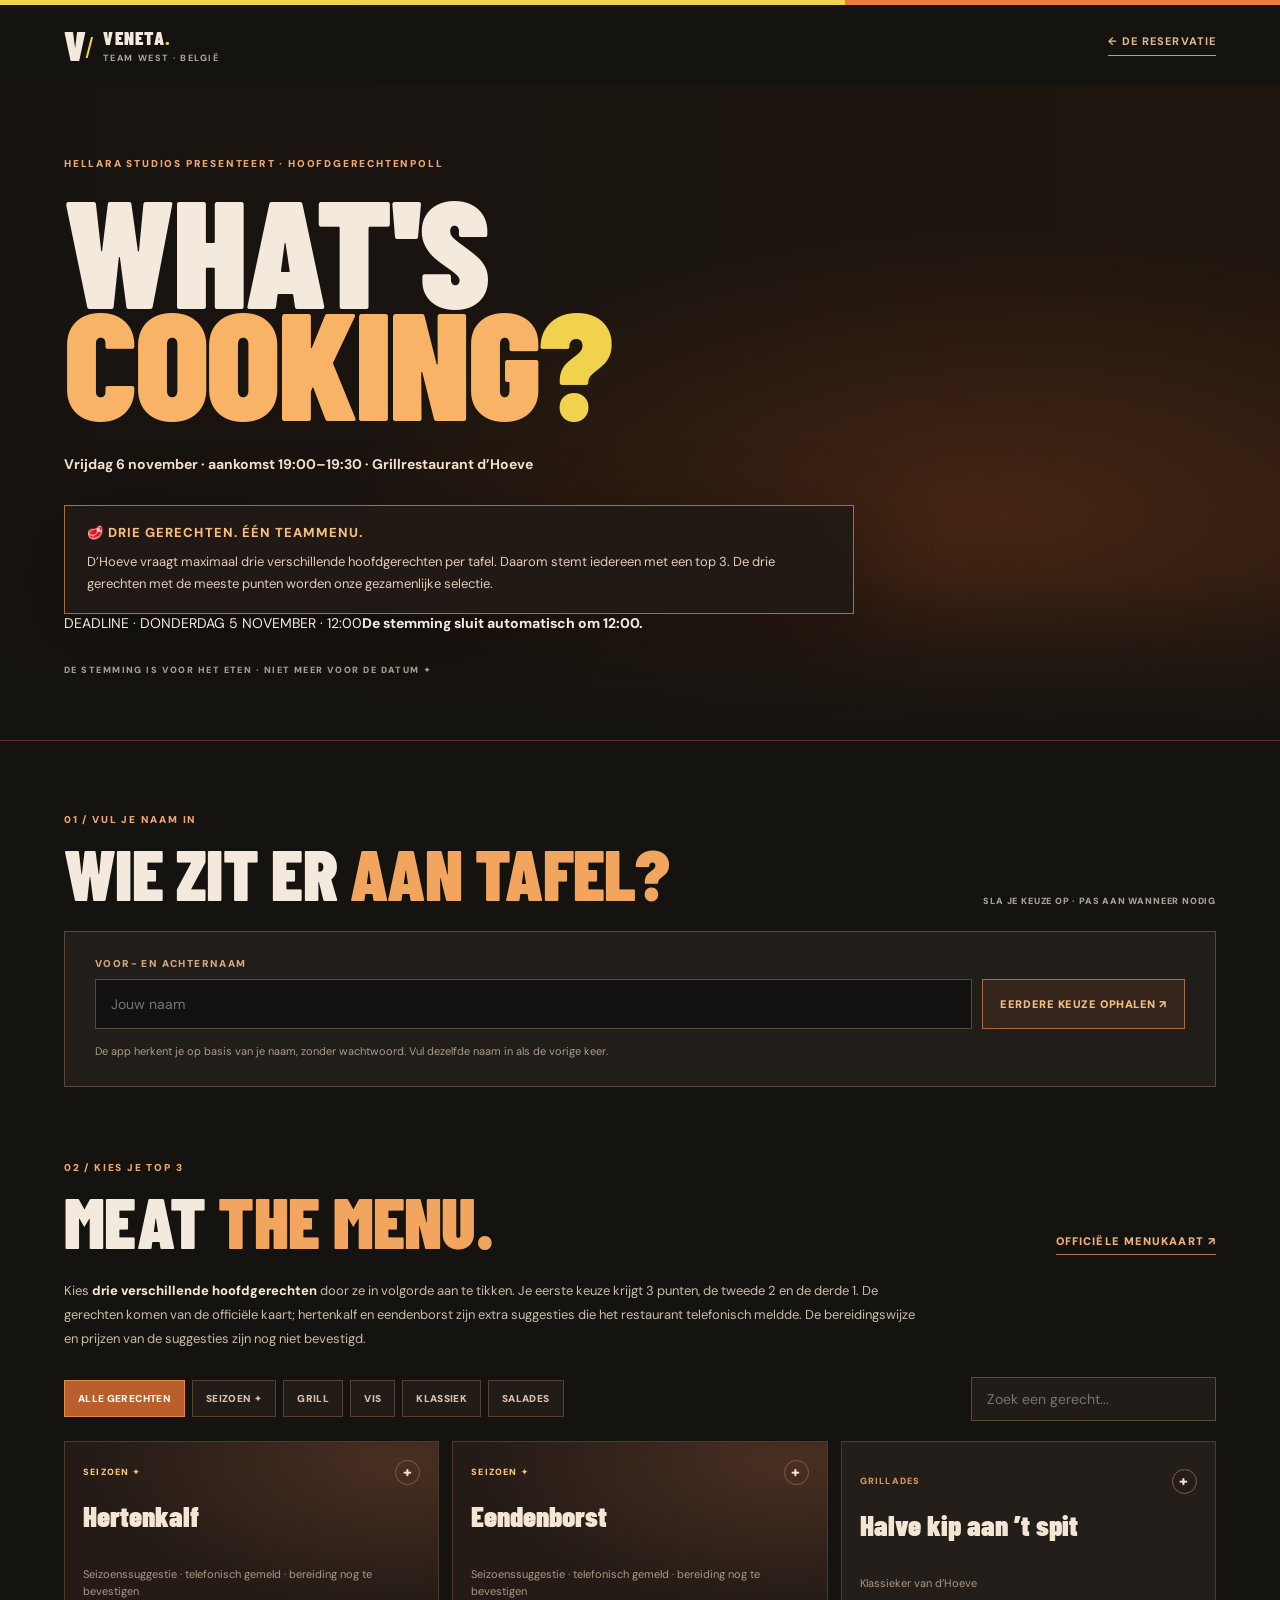
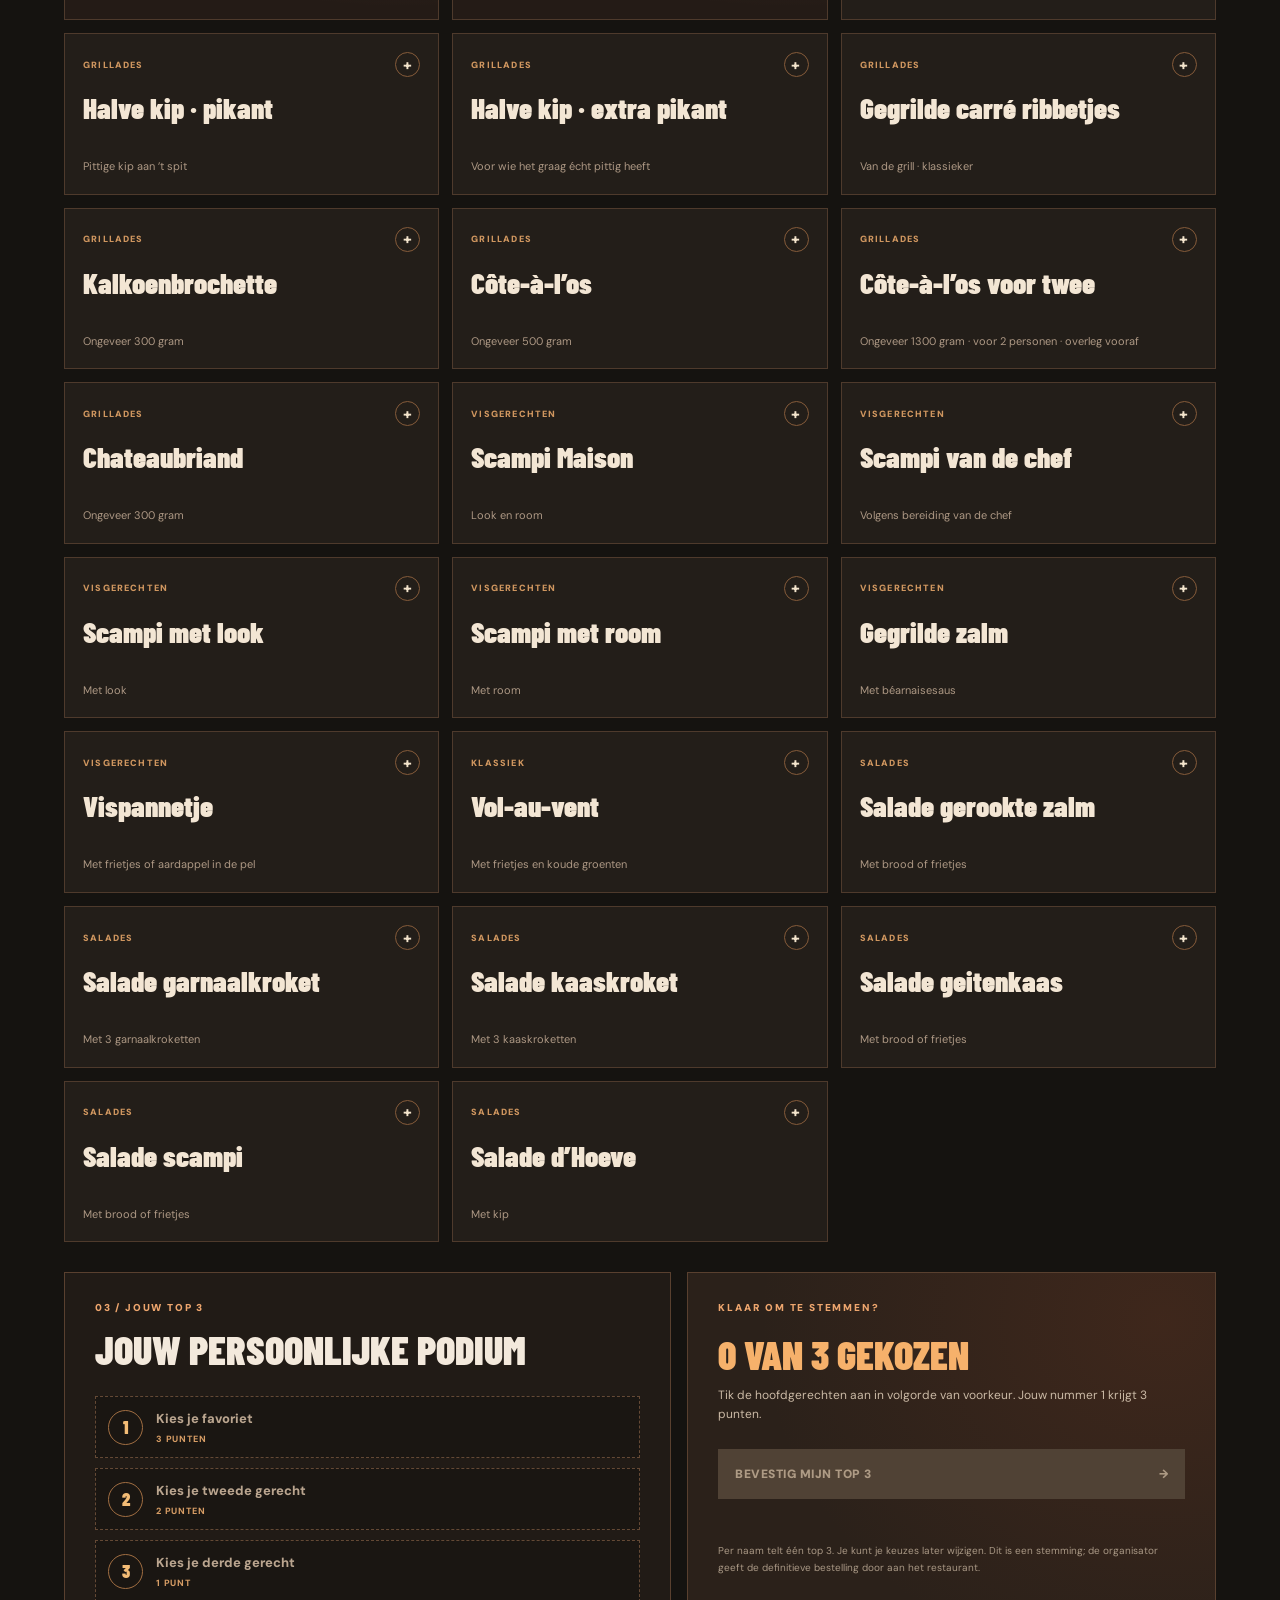
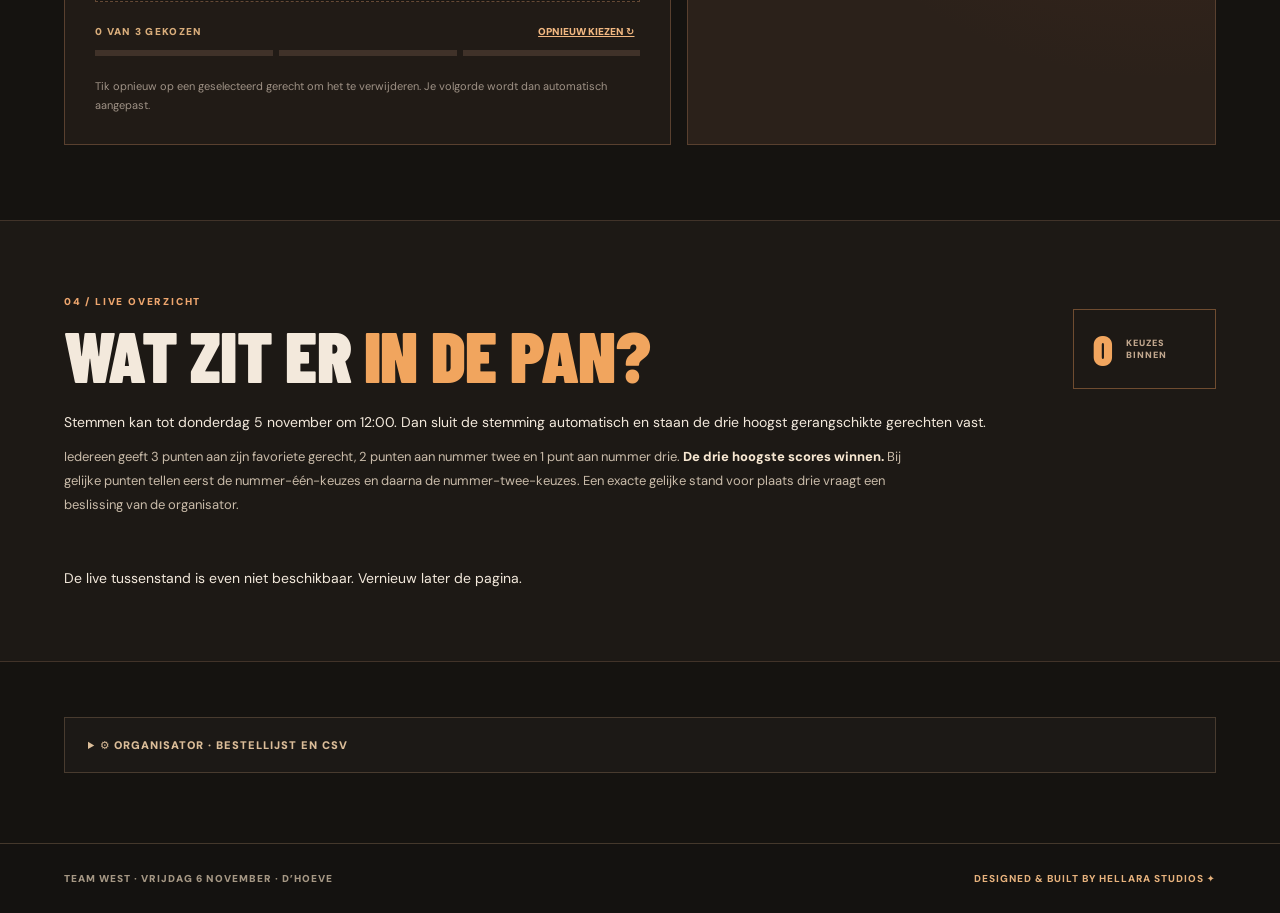
==== commit 8b50d8bc: "Show fixed 5 November noon voting deadline and final dishes status" ====
--- a/menu.html
+++ b/menu.html
@@ -31,7 +31,7 @@
         <h1>WHAT'S<br><span>COOKING<span class="meal-point">?</span></span></h1>
         <p class="meal-sub">Vrijdag 6 november · aankomst 19:00–19:30 · Grillrestaurant d’Hoeve</p>
         <div class="meal-alert"><strong>🥩 DRIE GERECHTEN. ÉÉN TEAMMENU.</strong><span>D’Hoeve vraagt maximaal drie verschillende hoofdgerechten per tafel. Daarom stemt iedereen met een top 3. De drie gerechten met de meeste punten worden onze gezamenlijke selectie.</span></div>
-        <div class="meal-hero-tail">DE STEMMING IS VOOR HET ETEN · NIET MEER VOOR DE DATUM ✦</div>
+        <div class="meal-deadline-banner" id="meal-deadline-banner"><span class="meal-deadline-label">DEADLINE · DONDERDAG 5 NOVEMBER · 12:00</span><strong id="meal-deadline-countdown" aria-live="off">De stemming sluit automatisch om 12:00.</strong></div><div class="meal-hero-tail">DE STEMMING IS VOOR HET ETEN · NIET MEER VOOR DE DATUM ✦</div>
       </div>
     </section>
     <section class="container meal-wrap" id="bestellen">
@@ -77,7 +77,7 @@
     <section class="meal-stats-section">
       <div class="container">
         <div class="meal-section-heading"><div><p class="meal-overline">04 / LIVE OVERZICHT</p><h2>WAT ZIT ER <em>IN DE PAN?</em></h2></div><div class="meal-vote-badge"><strong id="meal-total">0</strong><span>KEUZES BINNEN</span></div></div>
-        <p class="meal-intro">Iedereen geeft 3 punten aan zijn favoriete gerecht, 2 punten aan nummer twee en 1 punt aan nummer drie. <strong>De drie hoogste scores winnen.</strong> Bij gelijke punten tellen eerst de nummer-één-keuzes en daarna de nummer-twee-keuzes. Een exacte gelijke stand voor plaats drie vraagt een beslissing van de organisator.</p>
+        <p class="meal-decision-note" id="meal-final-status" role="status">Stemmen kan tot donderdag 5 november om 12:00. Dan sluit de stemming automatisch en staan de drie hoogst gerangschikte gerechten vast.</p><p class="meal-intro">Iedereen geeft 3 punten aan zijn favoriete gerecht, 2 punten aan nummer twee en 1 punt aan nummer drie. <strong>De drie hoogste scores winnen.</strong> Bij gelijke punten tellen eerst de nummer-één-keuzes en daarna de nummer-twee-keuzes. Een exacte gelijke stand voor plaats drie vraagt een beslissing van de organisator.</p>
         <div id="meal-winners" class="meal-winners" aria-live="polite"></div><div id="meal-stats" class="meal-stats"><p>Nog geen keuzes binnen.</p></div>
       </div>
     </section>
--- a/menu.css
+++ b/menu.css
@@ -119,3 +119,35 @@
  .meal-stats{grid-template-columns:1fr}
 }
 @media(max-width:360px){.meal-cards{grid-template-columns:1fr}.meal-hero h1{font-size:77px}}
+
+/* Ranked top-three preferences — steakhouse voting */
+.meal-ranked-list{display:grid;gap:10px;list-style:none;padding:0;margin:22px 0}
+.meal-ranked-row{border:1px dashed #644935;background:#1a1612;color:#baa58f;padding:12px 12px;display:flex;align-items:center;gap:13px;min-height:62px}
+.meal-ranked-row.filled{border-style:solid;border-color:#ab6c3f;background:linear-gradient(115deg,#423022,#221b15);color:#f7e9da}
+.meal-rank-medal{width:35px;height:35px;min-width:35px;border:1px solid #a16e42;border-radius:50%;display:grid;place-items:center;font:900 18px 'Barlow Condensed',sans-serif;color:#f3bc76}
+.meal-ranked-row.filled:first-child .meal-rank-medal{background:#f5b96b;color:#23170b;border-color:#f5b96b}
+.meal-rank-food{display:block;flex:1;min-width:0;font-weight:800;font-size:13px}
+.meal-rank-food small{display:block;color:#d79d65;font-weight:800;font-size:9px;letter-spacing:.09em;margin-top:6px}
+.meal-ranked-row>button{border:1px solid #6e4830;background:#28201a;color:#f6c294;width:30px;height:30px;font-size:21px;flex:none;line-height:1}
+.meal-rank-progress{display:flex;align-items:center;justify-content:space-between;gap:10px;margin-top:16px}
+.meal-rank-progress span{font-size:10px;color:#d9ad7b;font-weight:900;letter-spacing:.13em}
+.meal-rank-progress button{font-size:10px;color:#f1b781;font-weight:900;background:none;border:none;text-decoration:underline}
+.meal-rank-track{display:grid;grid-template-columns:repeat(3,1fr);gap:6px;margin:11px 0 21px}
+.meal-rank-track i{background:#403229;height:6px;display:block}
+.meal-rank-track i.filled{background:linear-gradient(90deg,#c45c32,#f2b76a)}
+.meal-item.selected .meal-item-check{font:900 17px 'Barlow Condensed',sans-serif}
+.meal-winners{display:grid;grid-template-columns:repeat(3,minmax(0,1fr));gap:12px;margin:26px 0}
+.meal-winner-card{background:radial-gradient(circle at 86% 12%,#7541246d,transparent 64%),#2c211a;border:1px solid #a26b45;padding:25px 24px;min-width:0;display:flex;flex-direction:column;gap:12px}
+.meal-winner-card:first-child{border-color:#e0a05f;background:radial-gradient(circle at 85% 15%,#af653554,transparent 64%),#3b281a}
+.meal-winner-heading{font-weight:900;font-size:10px;letter-spacing:.13em;color:#f0b575}
+.meal-winner-card>strong{font:900 clamp(25px,3vw,36px)/1.07 'Barlow Condensed',sans-serif;color:#f6eadb;min-height:78px}
+.meal-winner-points{font:900 36px 'Barlow Condensed',sans-serif;color:#eeb06e}
+.meal-winner-points span{font:900 10px 'DM Sans',sans-serif;letter-spacing:.11em;color:#bda18a}
+.meal-winner-card>small{color:#c7a88d;font-size:10px;line-height:1.6}
+.meal-tie-note{grid-column:1/-1;background:#573323;color:#f6cf91;border:1px solid #b57245;padding:13px;line-height:1.6;font-size:12px;margin:0}
+.meal-stat-count{min-width:65px;text-align:center;line-height:.85}
+.meal-stat-count small{font:800 9px 'DM Sans',sans-serif;color:#b8a48f}
+.meal-stat-meta{font-size:10px;color:#aa9782;margin-top:6px}
+.meal-admin-warning{color:#f0c68b!important;border-left:3px solid #d18449;padding-left:12px;line-height:1.75}
+@media(max-width:800px){.meal-winners{grid-template-columns:1fr 1fr}.meal-winner-card{padding:19px}.meal-winner-card>strong{min-height:0}}
+@media(max-width:560px){.meal-winners{grid-template-columns:1fr}.meal-winner-card{padding:18px}.meal-winner-card>strong{font-size:30px}.meal-ranked-row{padding:10px}}
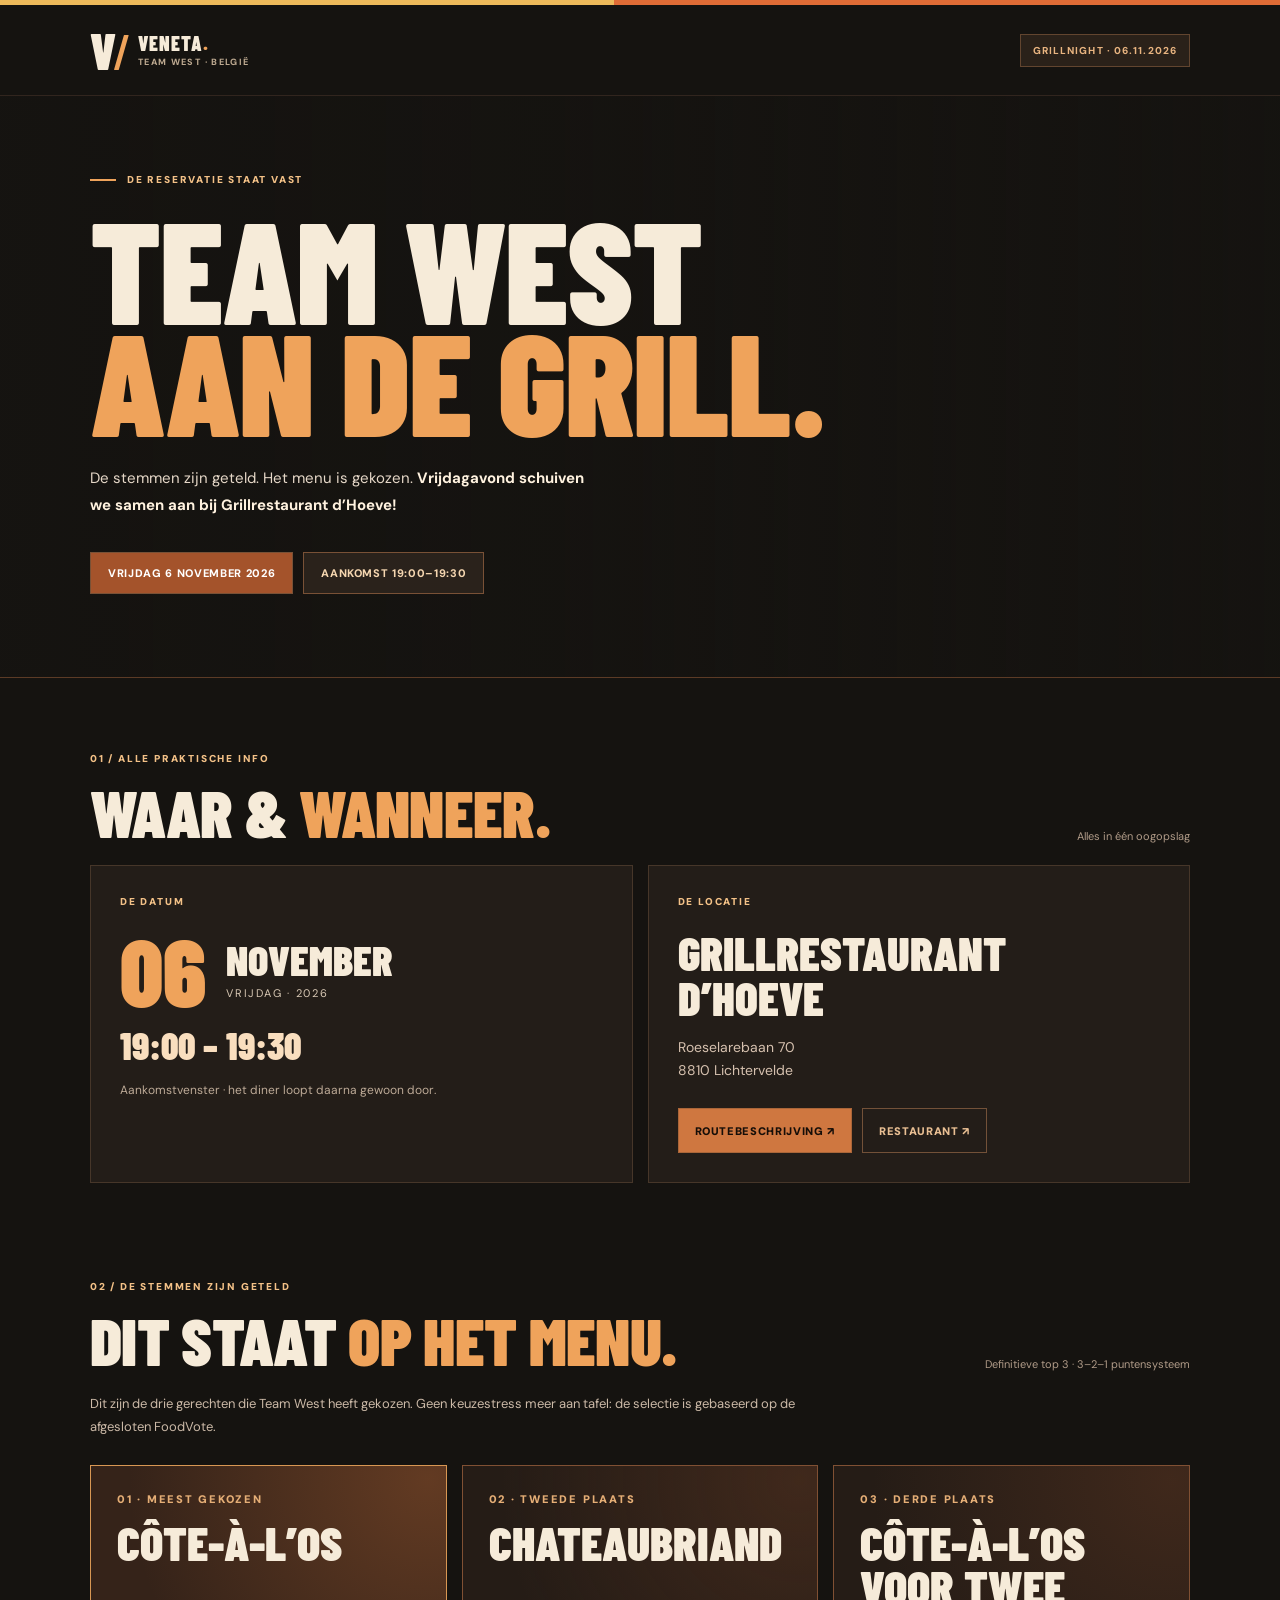
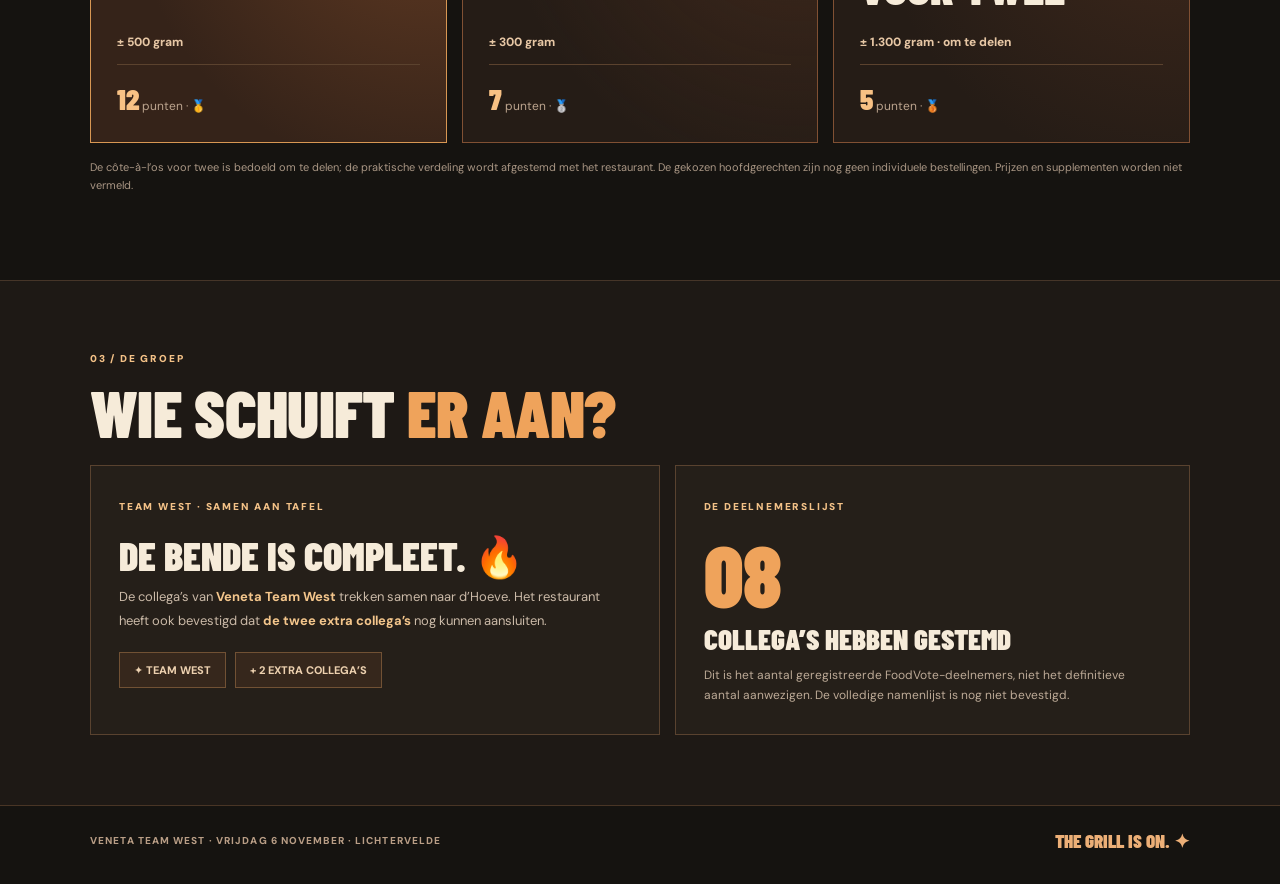
==== commit c8efadb8: "Redirect old FoodVote link to simplified Team West event page" ====
--- a/menu.html
+++ b/menu.html
@@ -1,98 +1,14 @@
 <!doctype html>
 <html lang="nl-BE">
 <head>
-  <meta charset="utf-8">
-  <meta name="viewport" content="width=device-width,initial-scale=1">
-  <meta name="theme-color" content="#161514">
-  <meta name="description" content="Team West aan de Grill — geef je top 3 van gerechten door voor vrijdag 6 november bij d’Hoeve.">
-  <title>Wat ligt er op jouw bord? · Team West aan de Grill</title>
-  <meta property="og:title" content="Team West aan de Grill — kies jouw gerecht 🥩">
-  <meta property="og:description" content="Kies je drie favoriete gerechten. De drie winnaars vormen het menu voor Team West!">
-  <link rel="preconnect" href="https://fonts.googleapis.com">
-  <link rel="preconnect" href="https://fonts.gstatic.com" crossorigin>
-  <link href="https://fonts.googleapis.com/css2?family=Barlow+Condensed:wght@400;600;700;800;900&family=DM+Sans:wght@400;500;600;700;800&display=swap" rel="stylesheet">
-  <link rel="stylesheet" href="./styles.css">
-  <link rel="stylesheet" href="./menu.css">
-  <script src="./menu.js" defer></script>
+<meta charset="utf-8">
+<meta name="viewport" content="width=device-width,initial-scale=1">
+<meta http-equiv="refresh" content="0; url=./index.html">
+<title>Team West aan de Grill — de eventpagina</title>
+<link rel="canonical" href="https://hellara-team-west-grillvote.vercel.app/">
+<script>window.location.replace('./index.html');</script>
 </head>
-<body class="meal-page">
-  <div class="top-strip"></div>
-  <header class="site-header container meal-header">
-    <a class="brand-lockup" href="./index.html" aria-label="Terug naar de reservatie">
-      <span class="brand-mark">V<span class="brand-slash">/</span></span>
-      <span class="brand-copy"><strong>VENETA<span class="dot">.</span></strong><small>TEAM WEST · BELGIË</small></span>
-    </a>
-    <a href="./index.html" class="meal-back">← DE RESERVATIE</a>
-  </header>
-  <main>
-    <section class="meal-hero">
-      <div class="container meal-hero-inside">
-        <p class="meal-kicker">HELLARA STUDIOS PRESENTEERT · HOOFDGERECHTENPOLL</p>
-        <h1>WHAT'S<br><span>COOKING<span class="meal-point">?</span></span></h1>
-        <p class="meal-sub">Vrijdag 6 november · aankomst 19:00–19:30 · Grillrestaurant d’Hoeve</p>
-        <div class="meal-alert"><strong>🥩 DRIE GERECHTEN. ÉÉN TEAMMENU.</strong><span>D’Hoeve vraagt maximaal drie verschillende hoofdgerechten per tafel. Daarom stemt iedereen met een top 3. De drie gerechten met de meeste punten worden onze gezamenlijke selectie.</span></div>
-        <div class="meal-deadline-banner" id="meal-deadline-banner"><span class="meal-deadline-label">DEADLINE · DONDERDAG 5 NOVEMBER · 12:00</span><strong id="meal-deadline-countdown" aria-live="off">De stemming sluit automatisch om 12:00.</strong></div><div class="meal-hero-tail">DE STEMMING IS VOOR HET ETEN · NIET MEER VOOR DE DATUM ✦</div>
-      </div>
-    </section>
-    <section class="container meal-wrap" id="bestellen">
-      <div class="meal-section-heading"><div><p class="meal-overline">01 / VUL JE NAAM IN</p><h2>WIE ZIT ER <em>AAN TAFEL?</em></h2></div><span class="meal-tiny">SLA JE KEUZE OP · PAS AAN WANNEER NODIG</span></div>
-      <div class="meal-name-box">
-        <label for="meal-name">VOOR- EN ACHTERNAAM</label>
-        <div class="meal-name-row"><input id="meal-name" maxlength="60" autocomplete="name" placeholder="Jouw naam" aria-describedby="meal-name-help"><button type="button" id="meal-load">EERDERE KEUZE OPHALEN ↗</button></div>
-        <small id="meal-name-help">De app herkent je op basis van je naam, zonder wachtwoord. Vul dezelfde naam in als de vorige keer.</small>
-      </div>
-      <div class="meal-section-heading meal-gap"><div><p class="meal-overline">02 / KIES JE TOP 3</p><h2>MEAT <em>THE MENU.</em></h2></div><a target="_blank" rel="noopener noreferrer" href="https://grill-dhoeve.be/a-la-carte/" class="meal-menu-link">OFFICIËLE MENUKAART ↗</a></div>
-      <p class="meal-intro">Kies <strong>drie verschillende hoofdgerechten</strong> door ze in volgorde aan te tikken. Je eerste keuze krijgt 3 punten, de tweede 2 en de derde 1. De gerechten komen van de officiële kaart; hertenkalf en eendenborst zijn extra suggesties die het restaurant telefonisch meldde. De bereidingswijze en prijzen van de suggesties zijn nog niet bevestigd.</p>
-      <div class="meal-filter-row">
-        <div class="meal-tabs" id="meal-tabs" role="group" aria-label="Filter gerechten">
-          <button type="button" data-category="all" class="active">ALLE GERECHTEN</button>
-          <button type="button" data-category="suggestie">SEIZOEN ✦</button>
-          <button type="button" data-category="grill">GRILL</button>
-          <button type="button" data-category="vis">VIS</button>
-          <button type="button" data-category="klassiek">KLASSIEK</button>
-          <button type="button" data-category="salade">SALADES</button>
-        </div>
-        <input id="meal-search" type="search" placeholder="Zoek een gerecht..." aria-label="Gerechten zoeken">
-      </div>
-      <div class="meal-cards" id="meal-cards" role="group" aria-label="Selecteer drie gerechten in volgorde van voorkeur"></div>
-      <div class="meal-choice-layout">
-        <div class="meal-choice-box">
-          <p class="meal-overline">03 / JOUW TOP 3</p>
-          <h3>JOUW PERSOONLIJKE PODIUM</h3>
-          <ol id="meal-ranked-list" class="meal-ranked-list" aria-label="Je gekozen gerechten in volgorde"></ol>
-          <div class="meal-rank-progress"><span id="meal-rank-progress-text">0 VAN 3 GEKOZEN</span><button id="meal-reset" type="button">OPNIEUW KIEZEN ↻</button></div>
-          <div class="meal-rank-track" aria-hidden="true"><i></i><i></i><i></i></div>
-          <p class="meal-helper">Tik opnieuw op een geselecteerd gerecht om het te verwijderen. Je volgorde wordt dan automatisch aangepast.</p>
-        </div>
-        <div class="meal-save-box">
-          <p class="meal-overline">KLAAR OM TE STEMMEN?</p>
-          <h3 id="meal-selected-title">KIES DRIE GERECHTEN</h3>
-          <p id="meal-selected-description">Je rangschikking telt pas mee nadat je op de knop hieronder klikt.</p>
-          <button id="meal-save" type="button" class="meal-save" disabled>BEVESTIG MIJN TOP 3 <span>→</span></button>
-          <p role="status" aria-live="polite" id="meal-message"></p>
-          <small>Per naam telt één top 3. Je kunt je keuzes later wijzigen. Dit is een stemming; de organisator geeft de definitieve bestelling door aan het restaurant.</small>
-        </div>
-      </div>
-    </section>
-    <section class="meal-stats-section">
-      <div class="container">
-        <div class="meal-section-heading"><div><p class="meal-overline">04 / LIVE OVERZICHT</p><h2>WAT ZIT ER <em>IN DE PAN?</em></h2></div><div class="meal-vote-badge"><strong id="meal-total">0</strong><span>KEUZES BINNEN</span></div></div>
-        <p class="meal-decision-note" id="meal-final-status" role="status">Stemmen kan tot donderdag 5 november om 12:00. Dan sluit de stemming automatisch en staan de drie hoogst gerangschikte gerechten vast.</p><p class="meal-intro">Iedereen geeft 3 punten aan zijn favoriete gerecht, 2 punten aan nummer twee en 1 punt aan nummer drie. <strong>De drie hoogste scores winnen.</strong> Bij gelijke punten tellen eerst de nummer-één-keuzes en daarna de nummer-twee-keuzes. Een exacte gelijke stand voor plaats drie vraagt een beslissing van de organisator.</p>
-        <div id="meal-winners" class="meal-winners" aria-live="polite"></div><div id="meal-stats" class="meal-stats"><p>Nog geen keuzes binnen.</p></div>
-      </div>
-    </section>
-    <section class="container meal-admin-area">
-      <details id="meal-admin-details">
-        <summary>⚙ ORGANISATOR · BESTELLIJST EN CSV</summary>
-        <div class="meal-admin-inside">
-          <p>Alleen voor de organisator. Bekijk de top 3 per collega en download de voorkeuren of een voorstel voor de restaurantbestelling met de drie winnende gerechten.</p>
-          <div class="meal-name-row"><input type="password" id="meal-admin-code" placeholder="Beheercode" autocomplete="off"><button type="button" id="meal-admin-open">TOON BESTELLIJST</button></div>
-          <p id="meal-admin-status" role="status"></p>
-          <div id="meal-admin-results" hidden><div class="meal-admin-actions"><button type="button" id="meal-download">↓ CSV · ALLE TOP 3-KEUZES</button><button type="button" id="meal-restaurant-download">↓ CSV · RESTAURANTVOORSTEL</button><span id="meal-admin-count"></span></div><p id="meal-admin-warning" class="meal-admin-warning"></p><div id="meal-admin-table-wrap" class="meal-admin-table-wrap"></div></div>
-        </div>
-      </details>
-    </section>
-  </main>
-  <footer class="meal-footer"><div class="container meal-footer-content"><span>TEAM WEST · VRIJDAG 6 NOVEMBER · D’HOEVE</span><strong>DESIGNED &amp; BUILT BY HELLARA STUDIOS ✦</strong></div></footer>
+<body>
+<p>De stemming is afgelopen. Bekijk nu <a href="./index.html">de eventpagina van Team West</a>.</p>
 </body>
 </html>
